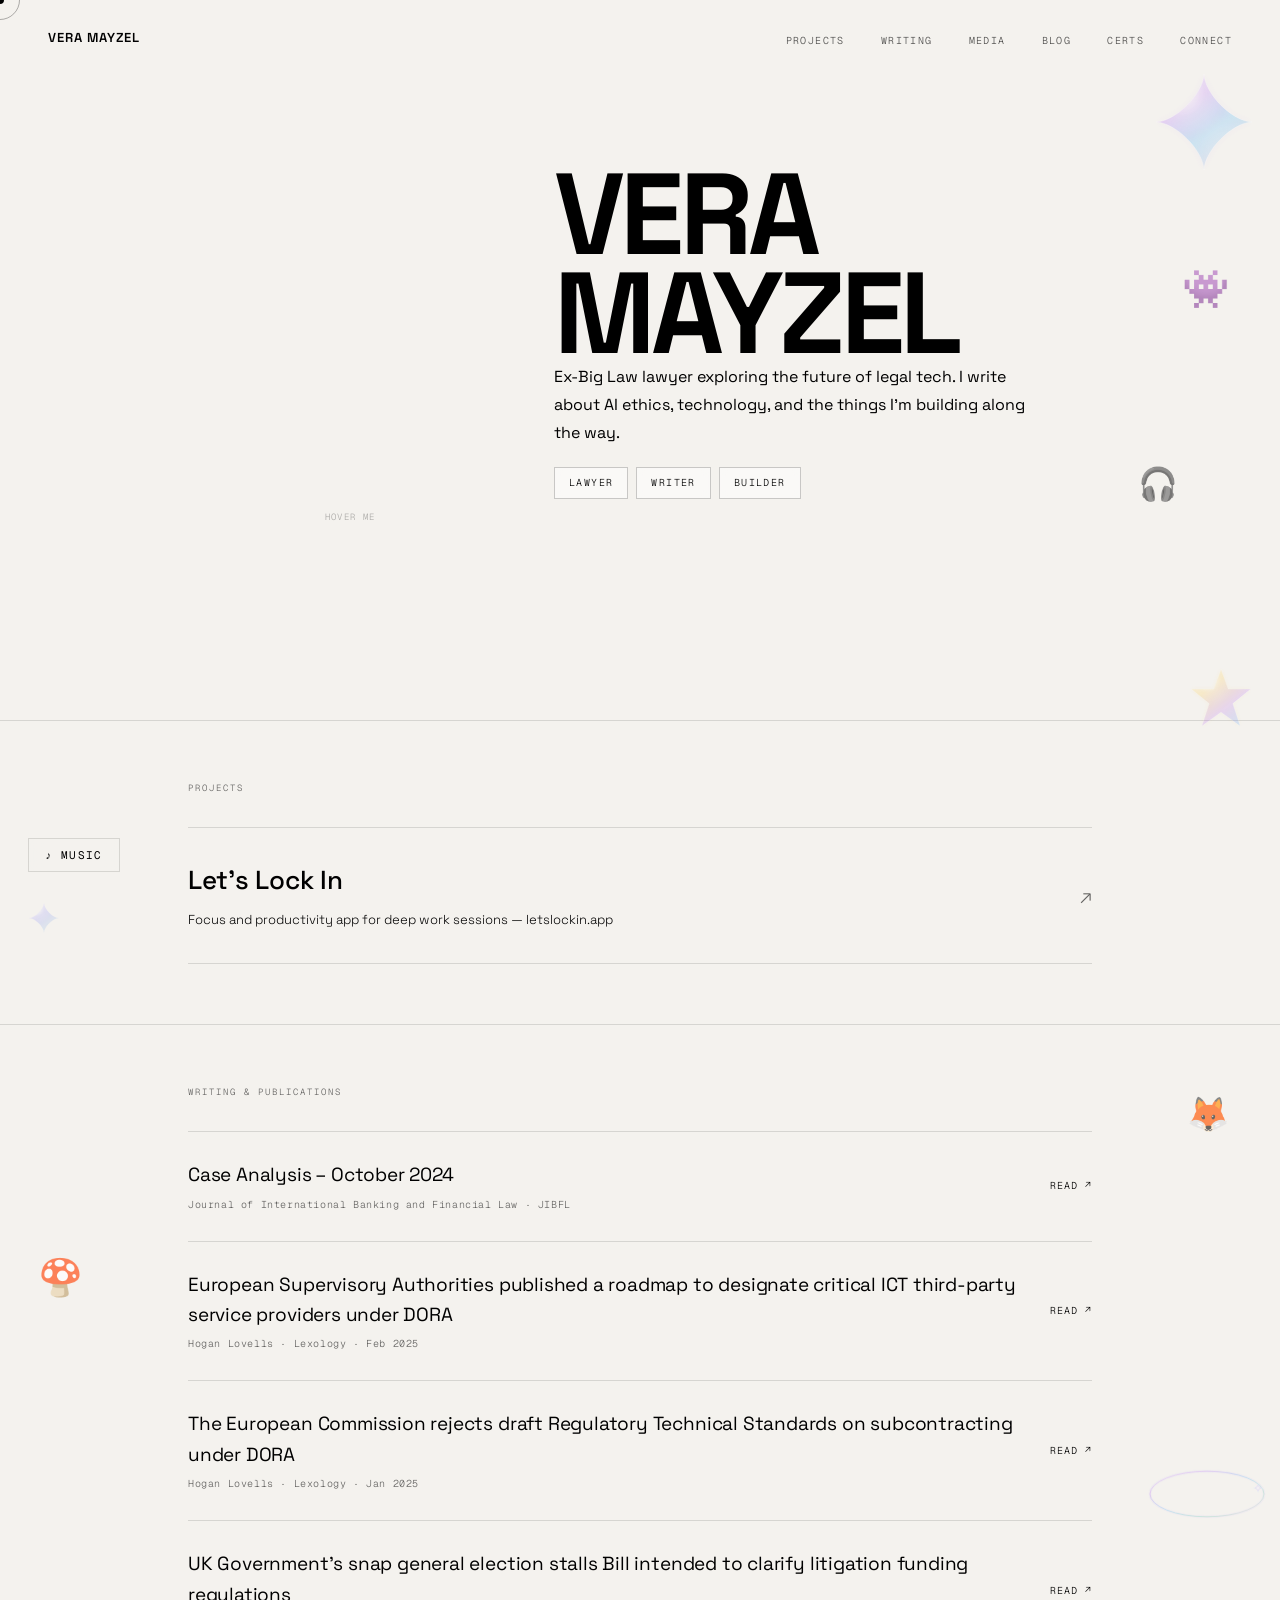
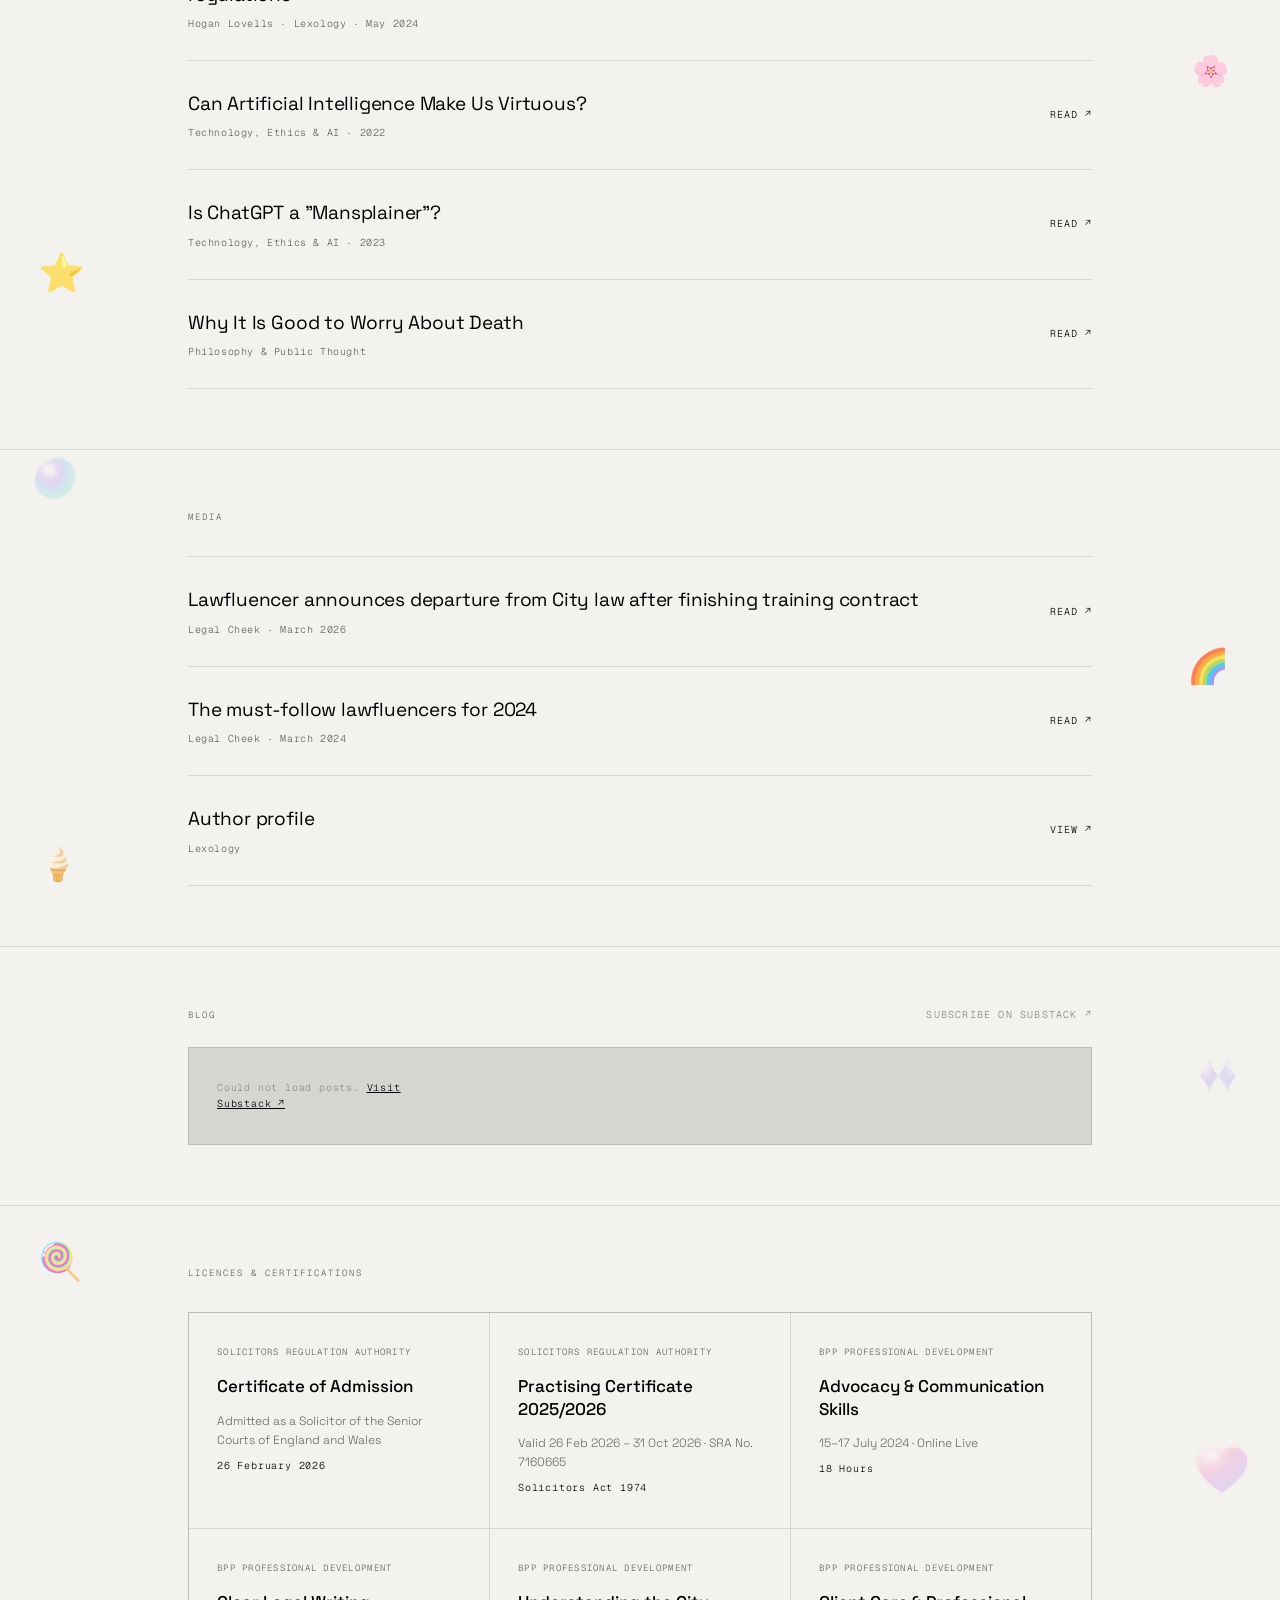
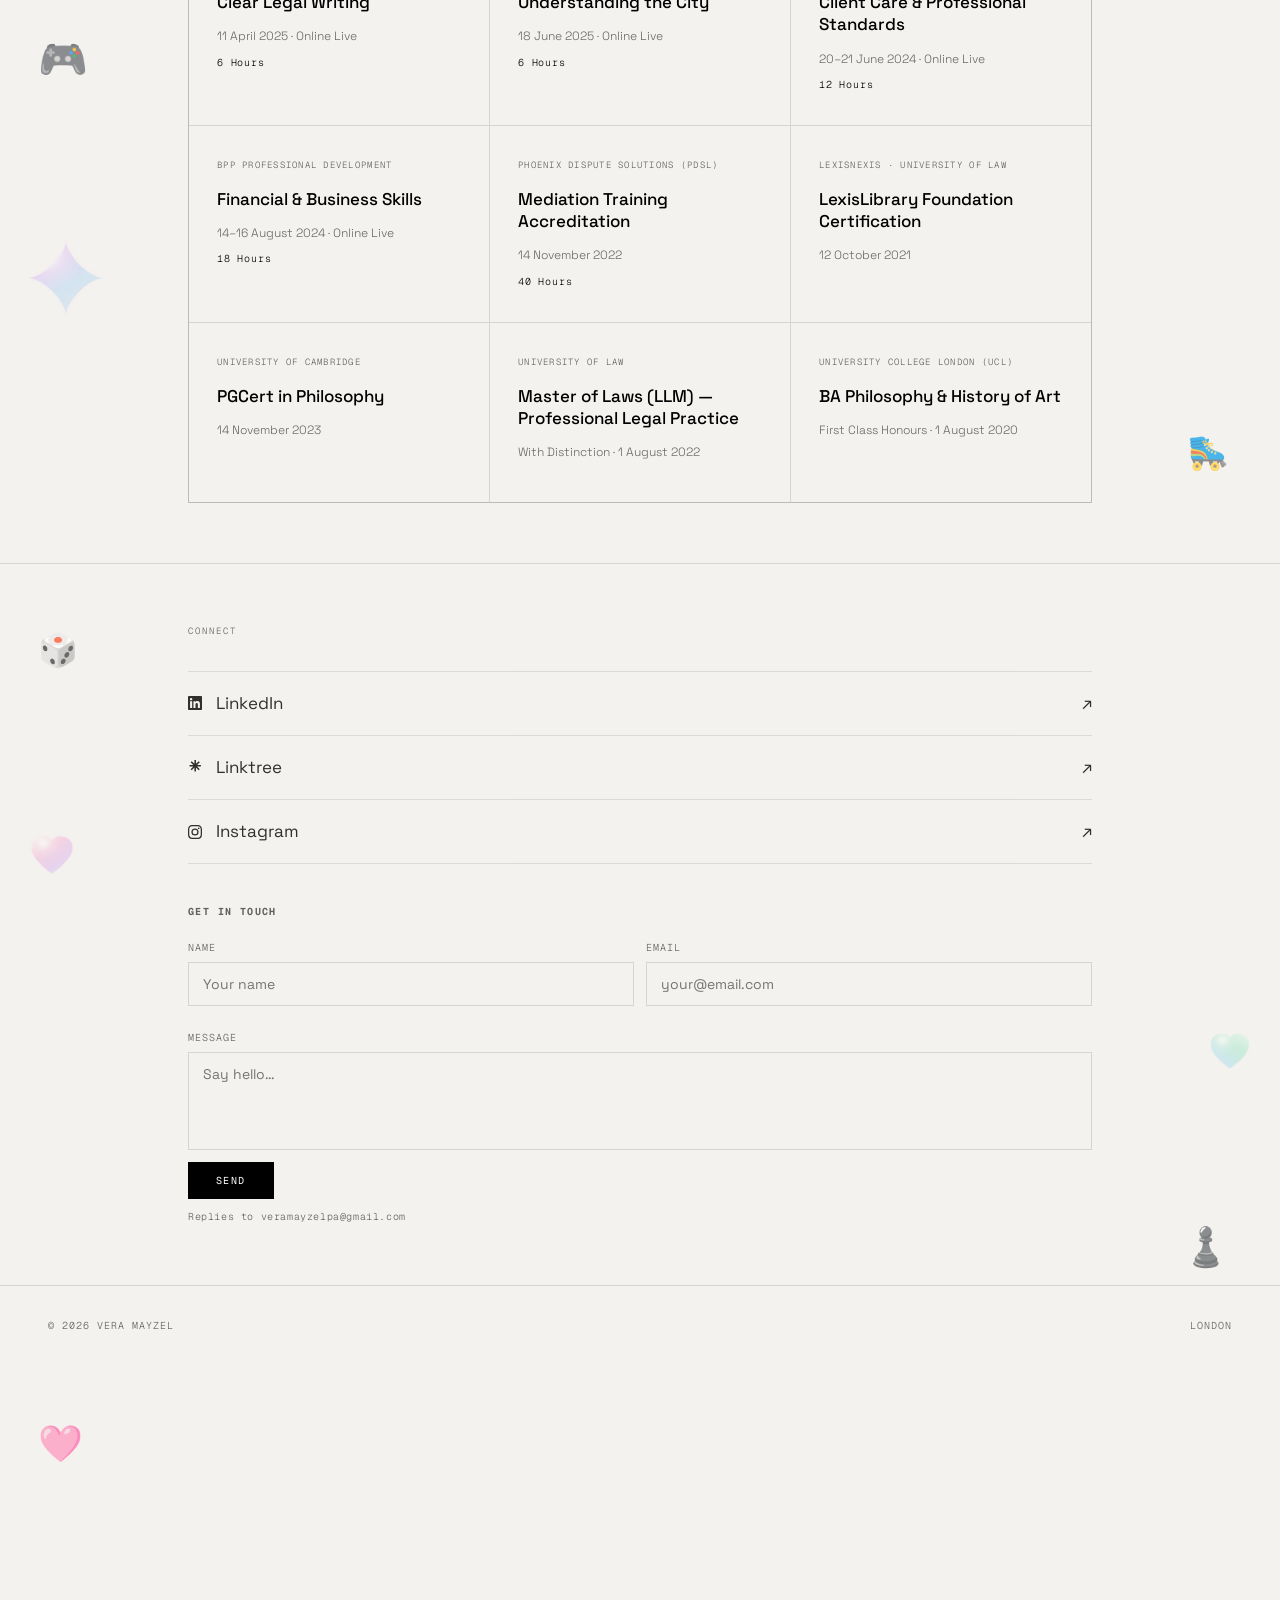
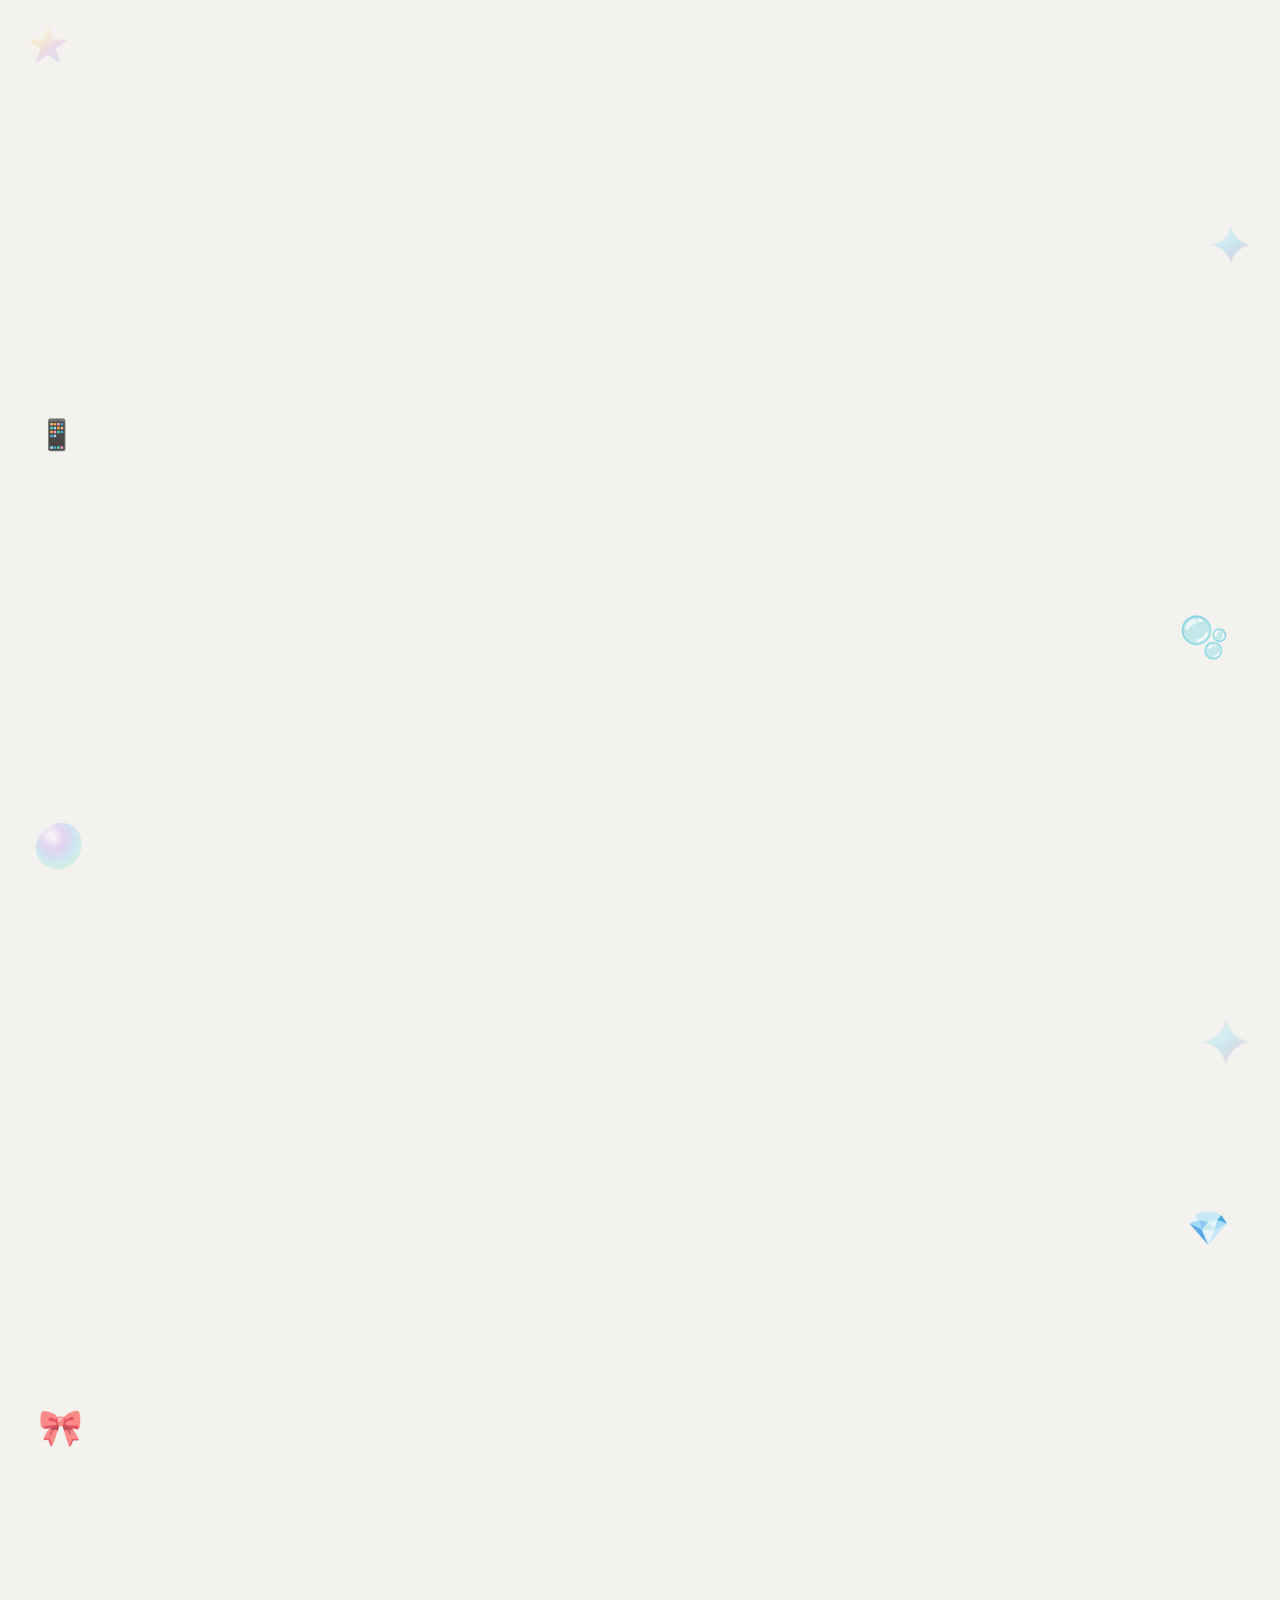
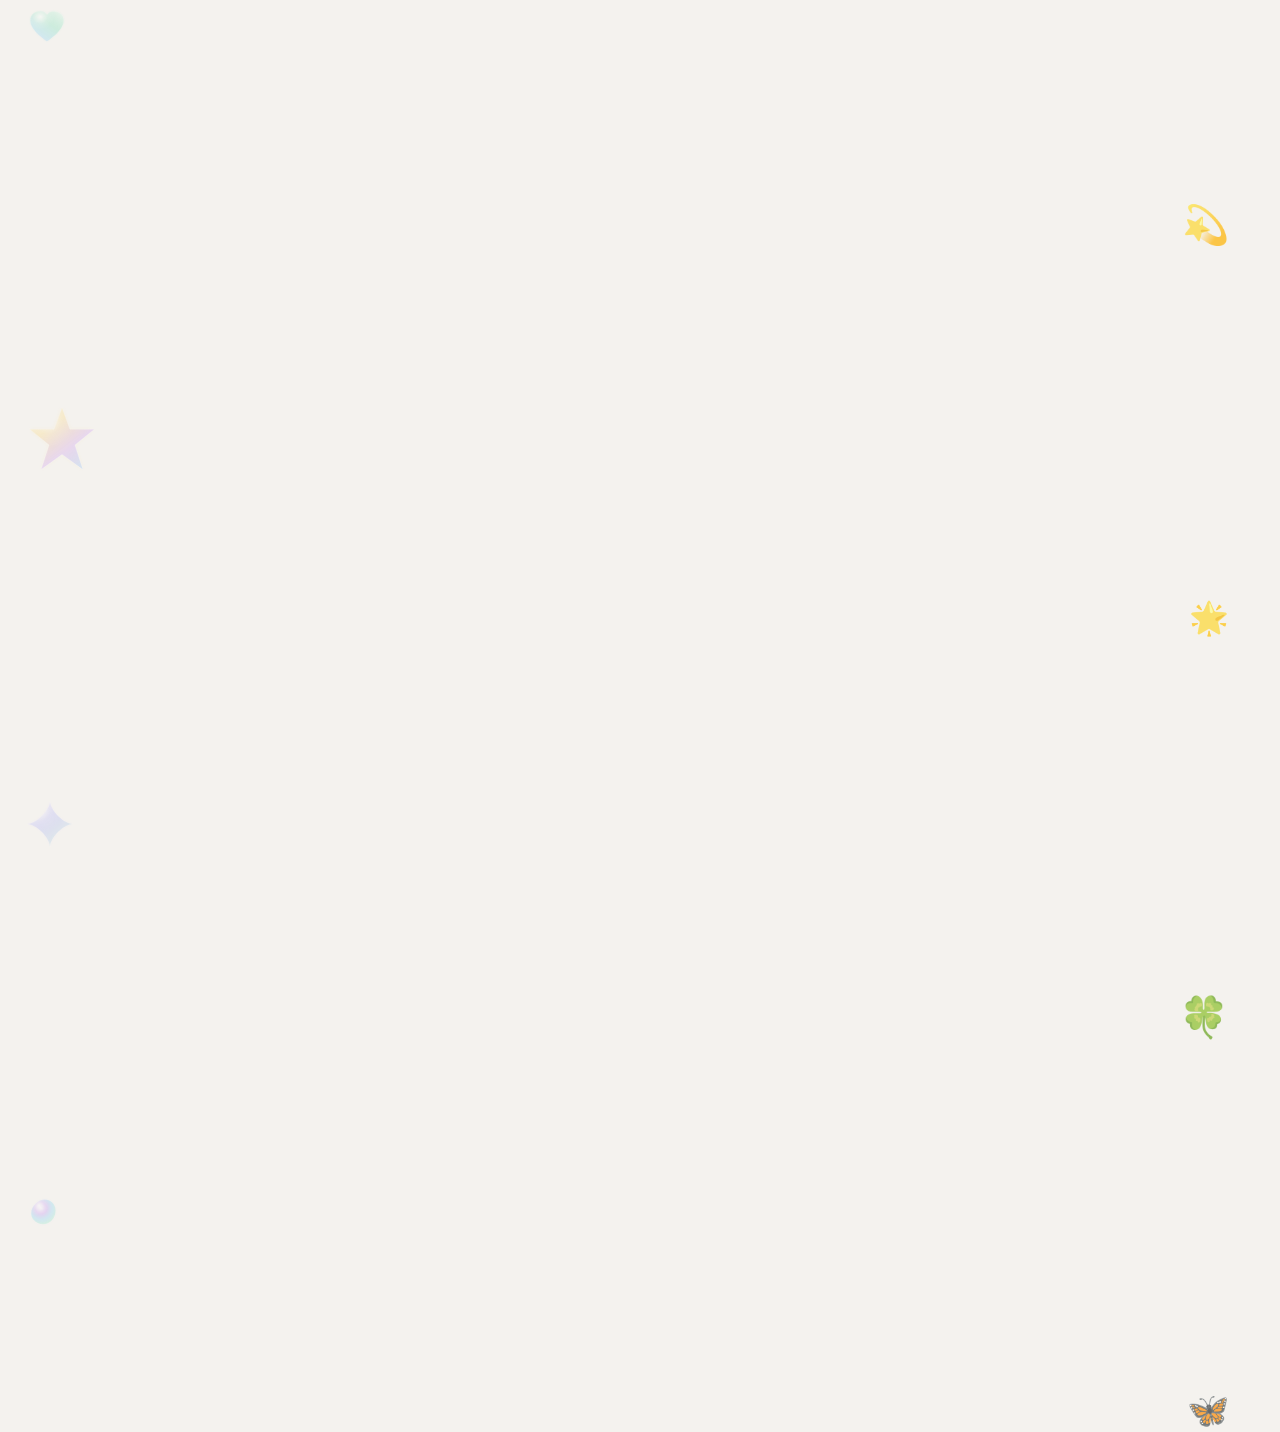
==== index.html @ 9324af33 "Reduce section spacing for tighter layout Co-Authored-By: Claude Sonnet 4.6 <noreply@anthropic.com>" ====
<!DOCTYPE html>
<html lang="en">
<head>
  <meta charset="UTF-8" />
  <meta name="viewport" content="width=device-width, initial-scale=1.0" />
  <title>Vera Mayzel</title>
  <meta name="description" content="Vera Mayzel – Lawyer, writer, builder." />
  <link rel="preconnect" href="https://fonts.googleapis.com" />
  <link rel="preconnect" href="https://fonts.gstatic.com" crossorigin />
  <link href="https://fonts.googleapis.com/css2?family=Instrument+Serif:ital@0;1&family=Space+Grotesk:wght@300;400;500;600;700&family=Geist+Mono:wght@300;400&display=swap" rel="stylesheet" />
  <style>
    *, *::before, *::after { box-sizing: border-box; margin: 0; padding: 0; }

    :root {
      --bg: #f4f2ee;
      --text: #000;
      --dim: #000;
      --dimmer: rgba(0,0,0,0.6);
      --line: rgba(0,0,0,0.12);
      --surface: rgba(0,0,0,0.03);
    }

    html { scroll-behavior: smooth; }

    body {
      background: var(--bg);
      color: var(--text);
      font-family: 'Space Grotesk', sans-serif;
      font-weight: 300;
      line-height: 1.6;
      -webkit-font-smoothing: antialiased;
      scrollbar-width: none;
      cursor: none;
    }
    body::-webkit-scrollbar { display: none; }

    /* ── Custom cursor ── */
    #cursor {
      position: fixed;
      width: 8px; height: 8px;
      background: #000;
      border-radius: 50%;
      pointer-events: none;
      z-index: 9999;
      transform: translate(-50%,-50%);
      mix-blend-mode: multiply;
    }
    #cursor-ring {
      position: fixed;
      width: 40px; height: 40px;
      border: 1px solid rgba(0,0,0,0.3);
      border-radius: 50%;
      pointer-events: none;
      z-index: 9998;
      transform: translate(-50%,-50%);
      transition: width 0.25s, height 0.25s;
    }
    a:hover ~ #cursor-ring, button:hover ~ #cursor-ring { width: 60px; height: 60px; }

    /* ── Loader ── */
    #loader {
      position: fixed; inset: 0; z-index: 999;
      background: var(--bg);
      display: flex; align-items: center; justify-content: center;
      transition: opacity 0.7s ease;
    }
    #loader.out { opacity: 0; pointer-events: none; }
    .loader-ring {
      width: 52px; height: 52px; border-radius: 50%;
      border: 1px solid rgba(0,0,0,0.1);
      border-top-color: #000;
      animation: spin 1.1s linear infinite;
    }
    @keyframes spin { to { transform: rotate(360deg); } }

    #profileImg { display: none; }

    /* ── Content ── */
    #content { position: relative; z-index: 1; }

    /* ── Nav ── */
    nav {
      position: fixed; top: 0; left: 0; right: 0; z-index: 200;
      padding: 26px 48px;
      display: flex; justify-content: space-between; align-items: center;
    }
    .nav-name {
      font-family: 'Space Grotesk', sans-serif;
      font-size: 13px; font-weight: 600;
      color: var(--text); text-decoration: none;
      letter-spacing: 0.08em; text-transform: uppercase;
    }
    .nav-links { display: flex; gap: 36px; list-style: none; }
    .nav-links a {
      font-family: 'Geist Mono', monospace;
      font-size: 10px; color: #000;
      text-decoration: none; letter-spacing: 0.14em; text-transform: uppercase;
      transition: opacity 0.2s, transform 0.2s; opacity: 0.7;
      display: inline-block;
    }
    .nav-links a:hover { opacity: 1; transform: scale(1.2); }

    /* ── Hero ── */
    .hero {
      min-height: 80vh;
      display: flex; flex-direction: column; justify-content: center; align-items: center;
      padding: 80px 0 56px;
      position: relative; overflow: hidden;
    }
    .hero-grid {
      display: grid;
      grid-template-columns: 280px max-content;
      align-items: center;
      gap: 0 64px;
      margin: 0 auto;
      width: fit-content;
    }

    /* ── Glass decorations ── */
    .deco-layer {
      position: absolute; top: 0; left: 0; width: 100%; height: 100%;
      pointer-events: none; user-select: none;
      z-index: 2;
    }
    .deco {
      position: absolute;
      pointer-events: auto;
      user-select: none;
      cursor: pointer;
      transition: transform 0.35s ease, opacity 0.35s ease, filter 0.35s ease;
    }
    .deco:hover {
      transform: scale(1.18);
      opacity: 1 !important;
      filter: saturate(2) brightness(1.2) drop-shadow(0 0 12px rgba(180,130,255,0.5)) !important;
    }
    /* ── Emoji floaters ── */
    @keyframes emojiFloat { 0%,100% { transform: translateY(0); } 50% { transform: translateY(-16px); } }
    .deco-emoji {
      position: absolute;
      pointer-events: auto;
      user-select: none;
      cursor: pointer;
      font-size: 36px;
      line-height: 1;
      opacity: 0.7;
      transition: transform 0.3s ease, opacity 0.3s ease, filter 0.3s ease;
      animation: emojiFloat 5s ease-in-out infinite;
    }
    .deco-emoji:hover {
      opacity: 1 !important;
      filter: drop-shadow(0 0 16px rgba(180,130,255,0.65)) brightness(1.1) !important;
    }
    /* emojis fill gaps between glass shapes, strictly opposite side */
    /* hero — right only (VERA MAYZEL is on left) */
    .e1  { top:  30vh;  right: 4vw;   font-size: 38px; animation-duration:  6s; animation-delay:  0s;  }
    .e2  { top:  52vh;  right: 8vw;   font-size: 32px; animation-duration:  5s; animation-delay: -2s; }
    /* below hero — alternate sides, never same side within 22vh of another element */
    .e3  { top: 122vh;  right: 4vw;   font-size: 34px; animation-duration:  7s; animation-delay: -1s; }
    .e4  { top: 140vh;  left:  3vw;   font-size: 36px; animation-duration:  6s; animation-delay: -4s; }
    .e5  { top: 184vh;  right: 4vw;   font-size: 30px; animation-duration:  5s; animation-delay: -3s; }
    .e6  { top: 206vh;  left:  3vw;   font-size: 38px; animation-duration:  7s; animation-delay: -5s; }
    .e7  { top: 250vh;  right: 4vw;   font-size: 34px; animation-duration:  6s; animation-delay: -2s; }
    .e8  { top: 272vh;  left:  3vw;   font-size: 32px; animation-duration:  5s; animation-delay: -1s; }
    .e9  { top: 316vh;  left:  3vw;   font-size: 36px; animation-duration:  7s; animation-delay: -4s; }
    .e10 { top: 360vh;  left:  3vw;   font-size: 40px; animation-duration:  6s; animation-delay: -3s; }
    .e11 { top: 404vh;  right: 4vw;   font-size: 34px; animation-duration:  5s; animation-delay: -5s; }
    .e12 { top: 426vh;  left:  3vw;   font-size: 32px; animation-duration:  7s; animation-delay: -2s; }
    .e13 { top: 492vh;  right: 4vw;   font-size: 38px; animation-duration:  6s; animation-delay: -1s; }
    .e14 { top: 514vh;  left:  3vw;   font-size: 36px; animation-duration:  5s; animation-delay: -4s; }
    .e15 { top: 580vh;  left:  3vw;   font-size: 30px; animation-duration:  7s; animation-delay: -3s; }
    .e16 { top: 602vh;  right: 4vw;   font-size: 40px; animation-duration:  6s; animation-delay: -5s; }
    .e17 { top: 668vh;  right: 4vw;   font-size: 34px; animation-duration:  5s; animation-delay: -2s; }
    .e18 { top: 690vh;  left:  3vw;   font-size: 36px; animation-duration:  7s; animation-delay: -1s; }
    .e19 { top: 734vh;  right: 4vw;   font-size: 38px; animation-duration:  6s; animation-delay: -4s; }
    .e20 { top: 778vh;  right: 4vw;   font-size: 32px; animation-duration:  5s; animation-delay: -3s; }
    .e21 { top: 822vh;  right: 4vw;   font-size: 40px; animation-duration:  7s; animation-delay: -5s; }
    .e22 { top: 866vh;  right: 4vw;   font-size: 34px; animation-duration:  6s; animation-delay: -2s; }
    @media (max-width: 600px) { .deco-emoji { font-size: 26px; } }
    /* glass shapes — each in its own lane, right/left edges only */
    .deco-star-lg  { top:   8vh;  right: 2vw;  width: 100px; opacity: 0.45; animation: holo1  8s linear infinite; }
    .deco-star5    { top:  74vh;  right: 2vw;  width: 66px;  opacity: 0.40; animation: holo3 10s linear infinite; }
    .deco-star-xs  { top: 100vh;  left: 2vw;   width: 36px;  opacity: 0.38; animation: holo2  7s linear infinite; }
    .deco-ring     { top: 162vh;  right: 1vw;  width: 120px; opacity: 0.36; animation: holo3 12s linear infinite; }
    .deco-blob     { top: 228vh;  left: 2vw;   width: 60px;  opacity: 0.35; animation: holo2 11s linear infinite; }
    .deco-spike    { top: 294vh;  right: 2vw;  width: 72px;  opacity: 0.38; animation: holo1  9s linear infinite; }
    .deco-heart    { top: 338vh;  right: 2vw;  width: 64px;  opacity: 0.40; animation: holo1  9s linear infinite reverse; }
    .deco-x2       { top: 382vh;  left: 2vw;   width: 80px;  opacity: 0.36; animation: holo3 11s linear infinite; }
    .deco-x3       { top: 448vh;  left: 2vw;   width: 52px;  opacity: 0.38; animation: holo1  8s linear infinite reverse; }
    .deco-heart2   { top: 470vh;  right: 2vw;  width: 48px;  opacity: 0.38; animation: holo2  8s linear infinite; }
    .deco-x4       { top: 536vh;  left: 2vw;   width: 44px;  opacity: 0.35; animation: holo2  9s linear infinite; }
    .deco-star-sm  { top: 558vh;  right: 2vw;  width: 46px;  opacity: 0.42; animation: holo2 10s linear infinite; }
    .deco-x5       { top: 624vh;  left: 2vw;   width: 68px;  opacity: 0.38; animation: holo3 10s linear infinite; }
    .deco-x6       { top: 646vh;  right: 2vw;  width: 56px;  opacity: 0.36; animation: holo1 12s linear infinite; }
    .deco-x7       { top: 712vh;  left: 2vw;   width: 42px;  opacity: 0.35; animation: holo2  7s linear infinite reverse; }
    .deco-x8       { top: 756vh;  left: 2vw;   width: 72px;  opacity: 0.38; animation: holo3  9s linear infinite; }
    .deco-x9       { top: 800vh;  left: 2vw;   width: 48px;  opacity: 0.36; animation: holo1  8s linear infinite; }
    .deco-x10      { top: 844vh;  left: 2vw;   width: 36px;  opacity: 0.35; animation: holo2  7s linear infinite reverse; }

    @keyframes holo1 { 0% { filter: hue-rotate(0deg)   saturate(1.2) brightness(1.05); } 100% { filter: hue-rotate(360deg)  saturate(1.2) brightness(1.05); } }
    @keyframes holo2 { 0% { filter: hue-rotate(120deg) saturate(1.3) brightness(1.08); } 100% { filter: hue-rotate(480deg)  saturate(1.3) brightness(1.08); } }
    @keyframes holo3 { 0% { filter: hue-rotate(240deg) saturate(1.1) brightness(1.03); } 100% { filter: hue-rotate(600deg)  saturate(1.1) brightness(1.03); } }

    @media (max-width: 600px) {
      .deco-star-lg { width: 72px;  right: 2vw; }
      .deco-ring    { width: 90px;  left: 1vw;  }
      .deco-star-sm { width: 34px;  right: 12vw; }
      .deco-heart   { width: 50px;  right: 2vw; }
      .deco-blob    { width: 44px;  left: 2vw;  }
      .deco-star5   { width: 50px;  right: 4vw; }
      .deco-spike   { width: 54px;  right: 1vw; }
      .deco-star-xs { width: 26px; }
      .deco-heart2  { width: 36px;  left: 2vw;  }
    }

    .hero-eyebrow {
      font-family: 'Geist Mono', monospace;
      font-size: 10px; letter-spacing: 0.22em; text-transform: uppercase;
      color: #000; margin-bottom: 16px;
    }
    .hero-name {
      font-family: 'Space Grotesk', sans-serif;
      font-size: clamp(72px, 9vw, 148px);
      font-weight: 700; line-height: 0.86;
      letter-spacing: -0.04em; text-transform: uppercase;
      color: #000; margin-bottom: 0;
    }
    .hero-bottom {
      display: flex; flex-direction: column;
      align-items: flex-start; gap: 20px;
    }
    .hero-bio {
      font-size: 16px; font-weight: 400;
      color: #000; line-height: 1.75; max-width: 500px;
    }
    .hero-bio a {
      color: #000; text-decoration: none;
      border-bottom: 1px solid rgba(0,0,0,0.3); transition: border-color 0.2s;
    }
    .hero-bio a:hover { border-color: #000; }
    .hero-role-tags { display: flex; flex-direction: row; gap: 8px; }
    .hero-tags { display: flex; flex-direction: column; align-items: flex-end; gap: 8px; flex-shrink: 0; }
    .hero-tag {
      font-family: 'Geist Mono', monospace;
      font-size: 10px; letter-spacing: 0.14em; text-transform: uppercase;
      color: #000; border: 1px solid rgba(0,0,0,0.2); padding: 7px 14px;
      background: rgba(255,255,255,0.5); backdrop-filter: blur(4px);
    }

    /* Hero left column: name + bio stacked */
    .hero-left {
      display: flex;
      flex-direction: column;
      justify-content: space-between;
      padding-right: 16px;
    }

    /* Image wrap: overflow visible so particles escape the box edge */
    .hero-img-wrap {
      position: relative;
      overflow: visible;
      width: 280px;
      height: 340px;
    }
    #imgCanvas {
      position: absolute;
      left: 50%; top: 50%;
      transform: translate(-50%, -50%);
      cursor: crosshair;
      /* actual size set by JS (3× container) */
    }
    .img-hint {
      position: absolute; bottom: -22px; left: 50%; transform: translateX(-50%);
      white-space: nowrap;
      font-family: 'Geist Mono', monospace;
      font-size: 9px; letter-spacing: 0.14em; text-transform: uppercase;
      color: rgba(0,0,0,0.3);
      pointer-events: none;
    }

    /* Mobile: stack image below name */
    @media (max-width: 768px) {
      .hero-grid {
        grid-template-columns: 1fr;
      }
      .hero-img-wrap {
        width: 100%;
        height: 260px;
      }
    }

    /* ── Sections ── */
    section { padding: 60px 0; border-top: 1px solid var(--line); background: var(--bg); }
    .container { max-width: 1000px; margin: 0 auto; padding: 0 48px; }
    .section-label {
      font-family: 'Geist Mono', monospace;
      font-size: 9px; letter-spacing: 0.22em; text-transform: uppercase;
      color: var(--dimmer); margin-bottom: 32px;
    }

    /* ── Projects ── */
    .project-card {
      display: grid; grid-template-columns: 1fr auto;
      align-items: center; gap: 24px; padding: 32px 0;
      border-bottom: 1px solid var(--line); text-decoration: none; color: inherit;
    }
    .project-card:first-of-type { border-top: 1px solid var(--line); }
    .project-name {
      font-family: 'Space Grotesk', sans-serif;
      font-size: 26px; font-weight: 500; margin-bottom: 8px;
      letter-spacing: -0.01em; transition: color 0.2s;
    }
    .project-card:hover .project-name { color: rgba(0,0,0,0.4); }
    .project-desc { font-size: 13px; color: var(--dim); font-weight: 300; }
    .project-arrow { font-size: 20px; color: var(--dimmer); transition: transform 0.25s, color 0.2s; }
    .project-card:hover .project-arrow { transform: translate(4px,-4px); color: var(--text); }

    /* ── Publications ── */
    .pub-item {
      padding: 28px 0; border-bottom: 1px solid var(--line);
      display: grid; grid-template-columns: 1fr auto; align-items: center; gap: 24px;
    }
    .pub-item:first-of-type { border-top: 1px solid var(--line); }
    .pub-title { font-family: 'Space Grotesk', sans-serif; font-size: 19px; font-weight: 400; margin-bottom: 6px; letter-spacing: -0.01em; }
    .pub-meta { font-family: 'Geist Mono', monospace; font-size: 10px; color: var(--dimmer); letter-spacing: 0.06em; }
    .pub-link {
      font-family: 'Geist Mono', monospace; font-size: 10px; letter-spacing: 0.1em;
      text-transform: uppercase; color: var(--dim); text-decoration: none; white-space: nowrap; transition: color 0.2s;
    }
    .pub-link:hover { color: var(--text); }

    /* ── Certs ── */
    .cert-grid {
      display: grid; grid-template-columns: repeat(3,1fr);
      gap: 1px; background: var(--line); border: 1px solid var(--line);
    }
    .cert-card { background: var(--bg); padding: 32px 28px; transition: background 0.2s; }
    .cert-card:hover { background: rgba(0,0,0,0.03); }
    .cert-provider { font-family: 'Geist Mono', monospace; font-size: 9px; letter-spacing: 0.14em; text-transform: uppercase; color: var(--dimmer); margin-bottom: 16px; }
    .cert-name { font-family: 'Space Grotesk', sans-serif; font-size: 17px; font-weight: 500; line-height: 1.3; margin-bottom: 14px; }
    .cert-detail { font-size: 12px; color: var(--dimmer); margin-bottom: 8px; }
    .cert-hours { font-family: 'Geist Mono', monospace; font-size: 10px; color: var(--dim); letter-spacing: 0.08em; }

    /* ── Connect ── */
    .social-row {
      display: flex; align-items: center; justify-content: space-between;
      padding: 18px 0; border-bottom: 1px solid var(--line);
      text-decoration: none; color: #000;
      font-family: 'Space Grotesk', sans-serif; font-size: 17px; font-weight: 400;
      transition: opacity 0.2s; opacity: 0.8;
    }
    .social-row:first-child { border-top: 1px solid var(--line); }
    .social-row:hover { opacity: 1; }
    .social-row-left { display: flex; align-items: center; gap: 14px; }

    /* ── CV ── */
    .cv-row {
      display: flex; align-items: center; justify-content: space-between; padding: 36px 0;
      border-top: 1px solid var(--line); border-bottom: 1px solid var(--line);
    }
    .cv-title { font-family: 'Space Grotesk', sans-serif; font-size: 26px; font-weight: 500; margin-bottom: 5px; letter-spacing: -0.01em; }
    .cv-sub { font-family: 'Geist Mono', monospace; font-size: 10px; color: var(--dimmer); letter-spacing: 0.06em; }
    .cv-btn {
      display: inline-flex; align-items: center; gap: 8px; padding: 14px 28px;
      border: 1px solid var(--line); color: var(--dim); text-decoration: none;
      font-family: 'Geist Mono', monospace; font-size: 10px; letter-spacing: 0.12em; text-transform: uppercase;
      transition: border-color 0.2s, color 0.2s, background 0.2s;
    }
    .cv-btn:hover { border-color: rgba(0,0,0,0.3); color: var(--text); background: rgba(0,0,0,0.03); }

    /* ── Blog ── */
    .blog-grid { display: grid; grid-template-columns: repeat(auto-fill, minmax(280px, 1fr)); gap: 1px; background: var(--line); border: 1px solid var(--line); }
    .blog-card { background: var(--bg); padding: 32px 28px; text-decoration: none; color: inherit; display: block; transition: background 0.2s; }
    .blog-card:hover { background: rgba(0,0,0,0.025); }
    .blog-card-date { font-family: 'Geist Mono', monospace; font-size: 10px; letter-spacing: 0.1em; color: var(--dimmer); margin-bottom: 10px; text-transform: uppercase; }
    .blog-card-title { font-family: 'Space Grotesk', sans-serif; font-size: 18px; font-weight: 600; line-height: 1.3; margin-bottom: 8px; letter-spacing: -0.01em; }
    .blog-card-excerpt { font-size: 13px; color: rgba(0,0,0,0.55); line-height: 1.6; }
    .blog-card-arrow { margin-top: 20px; font-size: 13px; color: rgba(0,0,0,0.35); }

    /* ── Forms ── */
    .form-wrap { margin-top: 40px; }
    .form-wrap h3 { font-family: 'Geist Mono', monospace; font-size: 10px; letter-spacing: 0.14em; text-transform: uppercase; color: var(--dimmer); margin-bottom: 20px; }
    .form-row { display: grid; grid-template-columns: 1fr 1fr; gap: 12px; margin-bottom: 12px; }
    .form-field { display: flex; flex-direction: column; gap: 6px; margin-bottom: 12px; }
    .form-field label { font-family: 'Geist Mono', monospace; font-size: 10px; letter-spacing: 0.1em; text-transform: uppercase; color: var(--dimmer); }
    .form-field input, .form-field textarea {
      background: transparent; border: 1px solid var(--line); padding: 12px 14px;
      font-family: 'Space Grotesk', sans-serif; font-size: 14px; color: var(--text);
      outline: none; transition: border-color 0.2s; resize: none; width: 100%;
    }
    .form-field input:focus, .form-field textarea:focus { border-color: rgba(0,0,0,0.4); }
    .form-submit {
      display: inline-block; padding: 12px 28px; background: #000; color: #fff;
      font-family: 'Geist Mono', monospace; font-size: 10px; letter-spacing: 0.14em; text-transform: uppercase;
      border: none; cursor: pointer; transition: opacity 0.2s;
    }
    .form-submit:hover { opacity: 0.75; }
    .form-note { font-family: 'Geist Mono', monospace; font-size: 10px; color: var(--dimmer); margin-top: 10px; letter-spacing: 0.06em; }
    @media (max-width: 600px) { .form-row { grid-template-columns: 1fr; } }

    /* ── Footer ── */
    footer {
      padding: 32px 48px; display: flex; justify-content: space-between; align-items: center;
      border-top: 1px solid var(--line); background: var(--bg);
      font-family: 'Geist Mono', monospace; font-size: 10px; color: var(--dimmer);
      letter-spacing: 0.1em; text-transform: uppercase;
    }

    /* ── Reveal ── */
    .reveal { opacity: 0; transform: translateY(16px); transition: opacity 0.65s ease, transform 0.65s ease; }
    .reveal.visible { opacity: 1; transform: none; }

    /* ── Mobile ── */
    @media (max-width: 768px) {
      nav { padding: 20px 24px; }
      .nav-links { display: none; }
      .hero { padding: 0 24px 44px; }
      .hero-name { font-size: clamp(60px, 18vw, 120px); }
      .hero-bottom { flex-direction: column; align-items: flex-start; }
      .hero-tags { align-items: flex-start; }
      .container { padding: 0 24px; }
      .cert-grid { grid-template-columns: 1fr; }
      footer { flex-direction: column; gap: 8px; text-align: center; }
    }
  </style>
</head>
<body>

<div id="cursor"></div>
<div id="cursor-ring"></div>

<div id="loader"><div class="loader-ring"></div></div>

<img id="profileImg" src="photo.jpg" alt="" crossorigin="anonymous" />

<div id="content">

  <nav>
    <a class="nav-name" href="#">Vera Mayzel</a>
    <ul class="nav-links">
      <li><a href="#projects">Projects</a></li>
      <li><a href="#publications">Writing</a></li>
      <li><a href="#media">Media</a></li>
      <li><a href="#blog">Blog</a></li>
      <li><a href="#certifications">Certs</a></li>
      <li><a href="#connect">Connect</a></li>
    </ul>
  </nav>

  <!-- ── Glass floating decorations (fixed, full viewport) ── -->
  <div class="deco-layer">

    <!-- Large 4-pointed star -->
    <svg class="deco deco-star-lg" viewBox="0 0 100 100" fill="none" xmlns="http://www.w3.org/2000/svg">
      <defs>
        <!-- base glass colour: translucent iridescent fill -->
        <linearGradient id="g1" x1="0.15" y1="0" x2="0.85" y2="1">
          <stop offset="0%"   stop-color="#e9d5ff" stop-opacity="0.75"/>
          <stop offset="30%"  stop-color="#a855f7" stop-opacity="0.55"/>
          <stop offset="60%"  stop-color="#38bdf8" stop-opacity="0.5"/>
          <stop offset="100%" stop-color="#f9a8d4" stop-opacity="0.65"/>
        </linearGradient>
        <!-- top-left specular shine -->
        <radialGradient id="g1shine" cx="28%" cy="22%" r="45%">
          <stop offset="0%"   stop-color="#ffffff" stop-opacity="0.92"/>
          <stop offset="50%"  stop-color="#ffffff" stop-opacity="0.3"/>
          <stop offset="100%" stop-color="#ffffff" stop-opacity="0"/>
        </radialGradient>
        <!-- bottom-right reflection -->
        <radialGradient id="g1refl" cx="72%" cy="78%" r="35%">
          <stop offset="0%"   stop-color="#e0f2fe" stop-opacity="0.4"/>
          <stop offset="100%" stop-color="#e0f2fe" stop-opacity="0"/>
        </radialGradient>
        <filter id="s1" x="-20%" y="-20%" width="140%" height="140%">
          <feGaussianBlur in="SourceAlpha" stdDeviation="3" result="blur"/>
          <feFlood flood-color="#c084fc" flood-opacity="0.3" result="colour"/>
          <feComposite in="colour" in2="blur" operator="in" result="shadow"/>
          <feMerge><feMergeNode in="shadow"/><feMergeNode in="SourceGraphic"/></feMerge>
        </filter>
      </defs>
      <path d="M50 2 C51 22 78 49 98 50 C78 51 51 78 50 98 C49 78 22 51 2 50 C22 49 49 22 50 2Z" fill="url(#g1)" filter="url(#s1)"/>
      <path d="M50 2 C51 22 78 49 98 50 C78 51 51 78 50 98 C49 78 22 51 2 50 C22 49 49 22 50 2Z" fill="url(#g1shine)"/>
      <path d="M50 2 C51 22 78 49 98 50 C78 51 51 78 50 98 C49 78 22 51 2 50 C22 49 49 22 50 2Z" fill="url(#g1refl)"/>
      <!-- edge rim light -->
      <path d="M50 2 C51 22 78 49 98 50 C78 51 51 78 50 98 C49 78 22 51 2 50 C22 49 49 22 50 2Z" fill="none" stroke="rgba(255,255,255,0.55)" stroke-width="0.8"/>
    </svg>

    <!-- Small sparkle -->
    <svg class="deco deco-star-sm" viewBox="0 0 100 100" fill="none" xmlns="http://www.w3.org/2000/svg">
      <defs>
        <linearGradient id="g2" x1="0.1" y1="0" x2="0.9" y2="1">
          <stop offset="0%"   stop-color="#c4b5fd" stop-opacity="0.72"/>
          <stop offset="40%"  stop-color="#22d3ee" stop-opacity="0.55"/>
          <stop offset="100%" stop-color="#f472b6" stop-opacity="0.65"/>
        </linearGradient>
        <radialGradient id="g2shine" cx="25%" cy="20%" r="50%">
          <stop offset="0%"   stop-color="#ffffff" stop-opacity="0.95"/>
          <stop offset="45%"  stop-color="#ffffff" stop-opacity="0.25"/>
          <stop offset="100%" stop-color="#ffffff" stop-opacity="0"/>
        </radialGradient>
        <filter id="s2" x="-20%" y="-20%" width="140%" height="140%">
          <feGaussianBlur in="SourceAlpha" stdDeviation="2" result="blur"/>
          <feFlood flood-color="#818cf8" flood-opacity="0.35" result="colour"/>
          <feComposite in="colour" in2="blur" operator="in" result="shadow"/>
          <feMerge><feMergeNode in="shadow"/><feMergeNode in="SourceGraphic"/></feMerge>
        </filter>
      </defs>
      <path d="M50 5 C51 28 72 49 95 50 C72 51 51 72 50 95 C49 72 28 51 5 50 C28 49 49 28 50 5Z" fill="url(#g2)" filter="url(#s2)"/>
      <path d="M50 5 C51 28 72 49 95 50 C72 51 51 72 50 95 C49 72 28 51 5 50 C28 49 49 28 50 5Z" fill="url(#g2shine)"/>
      <path d="M50 5 C51 28 72 49 95 50 C72 51 51 72 50 95 C49 72 28 51 5 50 C28 49 49 28 50 5Z" fill="none" stroke="rgba(255,255,255,0.5)" stroke-width="0.7"/>
    </svg>

    <!-- Orbital ring -->
    <svg class="deco deco-ring" viewBox="0 0 200 120" fill="none" xmlns="http://www.w3.org/2000/svg">
      <defs>
        <linearGradient id="g3" x1="0" y1="0" x2="1" y2="1">
          <stop offset="0%"   stop-color="#ffffff"  stop-opacity="0.95"/>
          <stop offset="25%"  stop-color="#a855f7"  stop-opacity="0.75"/>
          <stop offset="50%"  stop-color="#38bdf8"  stop-opacity="0.65"/>
          <stop offset="75%"  stop-color="#10b981"  stop-opacity="0.55"/>
          <stop offset="100%" stop-color="#f472b6"  stop-opacity="0.35"/>
        </linearGradient>
        <radialGradient id="g3b" cx="50%" cy="50%" r="50%">
          <stop offset="0%"   stop-color="#ffffff"/>
          <stop offset="50%"  stop-color="#c4b5fd"/>
          <stop offset="100%" stop-color="#7dd3fc"/>
        </radialGradient>
        <filter id="s3" x="-10%" y="-10%" width="120%" height="120%">
          <feGaussianBlur in="SourceAlpha" stdDeviation="2" result="blur"/>
          <feFlood flood-color="#a78bfa" flood-opacity="0.3" result="colour"/>
          <feComposite in="colour" in2="blur" operator="in" result="shadow"/>
          <feMerge><feMergeNode in="shadow"/><feMergeNode in="SourceGraphic"/></feMerge>
        </filter>
      </defs>
      <!-- outer glow ring -->
      <ellipse cx="100" cy="60" rx="95" ry="38" stroke="rgba(196,181,253,0.25)" stroke-width="4" fill="none"/>
      <!-- main ring -->
      <ellipse cx="100" cy="60" rx="95" ry="38" stroke="url(#g3)" stroke-width="1.5" fill="none" filter="url(#s3)"/>
      <!-- inner highlight arc -->
      <ellipse cx="100" cy="60" rx="95" ry="38" stroke="rgba(255,255,255,0.45)" stroke-width="0.5" fill="none" stroke-dasharray="60 240"/>
      <!-- small glass star on ring -->
      <path d="M185 42 C185.5 46 189 49.5 193 50 C189 50.5 185.5 54 185 58 C184.5 54 181 50.5 177 50 C181 49.5 184.5 46 185 42Z" fill="url(#g3b)" opacity="0.8"/>
      <path d="M185 42 C185.5 46 189 49.5 193 50 C189 50.5 185.5 54 185 58 C184.5 54 181 50.5 177 50 C181 49.5 184.5 46 185 42Z" fill="none" stroke="rgba(255,255,255,0.6)" stroke-width="0.5"/>
    </svg>

    <!-- Triple spike -->
    <svg class="deco deco-spike" viewBox="0 0 120 100" fill="none" xmlns="http://www.w3.org/2000/svg">
      <defs>
        <linearGradient id="g4a" x1="0.1" y1="0" x2="0.9" y2="1">
          <stop offset="0%"   stop-color="#ddd6fe" stop-opacity="0.75"/>
          <stop offset="40%"  stop-color="#a855f7" stop-opacity="0.55"/>
          <stop offset="100%" stop-color="#6ee7b7" stop-opacity="0.6"/>
        </linearGradient>
        <linearGradient id="g4b" x1="0.9" y1="0" x2="0.1" y2="1">
          <stop offset="0%"   stop-color="#bae6fd" stop-opacity="0.75"/>
          <stop offset="40%"  stop-color="#6366f1" stop-opacity="0.55"/>
          <stop offset="100%" stop-color="#fce7f3" stop-opacity="0.6"/>
        </linearGradient>
        <radialGradient id="g4shineA" cx="30%" cy="20%" r="50%">
          <stop offset="0%"   stop-color="#ffffff" stop-opacity="0.9"/>
          <stop offset="100%" stop-color="#ffffff" stop-opacity="0"/>
        </radialGradient>
        <radialGradient id="g4shineB" cx="70%" cy="20%" r="50%">
          <stop offset="0%"   stop-color="#ffffff" stop-opacity="0.85"/>
          <stop offset="100%" stop-color="#ffffff" stop-opacity="0"/>
        </radialGradient>
        <filter id="s4" x="-20%" y="-20%" width="140%" height="140%">
          <feGaussianBlur in="SourceAlpha" stdDeviation="2.5" result="blur"/>
          <feFlood flood-color="#a78bfa" flood-opacity="0.25" result="colour"/>
          <feComposite in="colour" in2="blur" operator="in" result="shadow"/>
          <feMerge><feMergeNode in="shadow"/><feMergeNode in="SourceGraphic"/></feMerge>
        </filter>
      </defs>
      <path d="M30 50 C32 46 44 36 46 20 C47 36 58 46 60 50 C58 54 47 64 46 80 C44 64 32 54 30 50Z" fill="url(#g4a)" filter="url(#s4)"/>
      <path d="M30 50 C32 46 44 36 46 20 C47 36 58 46 60 50 C58 54 47 64 46 80 C44 64 32 54 30 50Z" fill="url(#g4shineA)"/>
      <path d="M30 50 C32 46 44 36 46 20 C47 36 58 46 60 50 C58 54 47 64 46 80 C44 64 32 54 30 50Z" fill="none" stroke="rgba(255,255,255,0.5)" stroke-width="0.7"/>
      <path d="M60 50 C62 46 74 36 76 20 C77 36 88 46 90 50 C88 54 77 64 76 80 C74 64 62 54 60 50Z" fill="url(#g4b)" filter="url(#s4)"/>
      <path d="M60 50 C62 46 74 36 76 20 C77 36 88 46 90 50 C88 54 77 64 76 80 C74 64 62 54 60 50Z" fill="url(#g4shineB)"/>
      <path d="M60 50 C62 46 74 36 76 20 C77 36 88 46 90 50 C88 54 77 64 76 80 C74 64 62 54 60 50Z" fill="none" stroke="rgba(255,255,255,0.5)" stroke-width="0.7"/>
    </svg>

    <!-- Blob -->
    <svg class="deco deco-blob" viewBox="0 0 100 100" fill="none" xmlns="http://www.w3.org/2000/svg">
      <defs>
        <radialGradient id="g5" cx="40%" cy="35%" r="65%">
          <stop offset="0%"   stop-color="#ede9fe" stop-opacity="0.78"/>
          <stop offset="35%"  stop-color="#a855f7" stop-opacity="0.55"/>
          <stop offset="70%"  stop-color="#38bdf8" stop-opacity="0.5"/>
          <stop offset="100%" stop-color="#6ee7b7" stop-opacity="0.6"/>
        </radialGradient>
        <radialGradient id="g5shine" cx="32%" cy="25%" r="40%">
          <stop offset="0%"   stop-color="#ffffff" stop-opacity="0.9"/>
          <stop offset="55%"  stop-color="#ffffff" stop-opacity="0.2"/>
          <stop offset="100%" stop-color="#ffffff" stop-opacity="0"/>
        </radialGradient>
        <filter id="s5" x="-20%" y="-20%" width="140%" height="140%">
          <feGaussianBlur in="SourceAlpha" stdDeviation="3" result="blur"/>
          <feFlood flood-color="#818cf8" flood-opacity="0.2" result="colour"/>
          <feComposite in="colour" in2="blur" operator="in" result="shadow"/>
          <feMerge><feMergeNode in="shadow"/><feMergeNode in="SourceGraphic"/></feMerge>
        </filter>
      </defs>
      <path d="M50 10 C65 8 80 20 82 36 C84 52 76 68 62 75 C48 82 30 78 20 65 C10 52 14 32 26 22 C34 15 42 11 50 10Z" fill="url(#g5)" filter="url(#s5)"/>
      <path d="M50 10 C65 8 80 20 82 36 C84 52 76 68 62 75 C48 82 30 78 20 65 C10 52 14 32 26 22 C34 15 42 11 50 10Z" fill="url(#g5shine)"/>
      <path d="M50 10 C65 8 80 20 82 36 C84 52 76 68 62 75 C48 82 30 78 20 65 C10 52 14 32 26 22 C34 15 42 11 50 10Z" fill="none" stroke="rgba(255,255,255,0.5)" stroke-width="0.8"/>
    </svg>

    <!-- XS sparkle -->
    <svg class="deco deco-star-xs" viewBox="0 0 100 100" fill="none" xmlns="http://www.w3.org/2000/svg">
      <defs>
        <linearGradient id="g6" x1="0.1" y1="0" x2="0.9" y2="1">
          <stop offset="0%"   stop-color="#fae8ff" stop-opacity="0.75"/>
          <stop offset="40%"  stop-color="#818cf8" stop-opacity="0.55"/>
          <stop offset="100%" stop-color="#a7f3d0" stop-opacity="0.65"/>
        </linearGradient>
        <radialGradient id="g6shine" cx="26%" cy="20%" r="48%">
          <stop offset="0%"   stop-color="#ffffff" stop-opacity="0.95"/>
          <stop offset="50%"  stop-color="#ffffff" stop-opacity="0.2"/>
          <stop offset="100%" stop-color="#ffffff" stop-opacity="0"/>
        </radialGradient>
        <filter id="s6" x="-20%" y="-20%" width="140%" height="140%">
          <feGaussianBlur in="SourceAlpha" stdDeviation="2" result="blur"/>
          <feFlood flood-color="#c084fc" flood-opacity="0.3" result="colour"/>
          <feComposite in="colour" in2="blur" operator="in" result="shadow"/>
          <feMerge><feMergeNode in="shadow"/><feMergeNode in="SourceGraphic"/></feMerge>
        </filter>
      </defs>
      <path d="M50 8 C51 26 74 49 92 50 C74 51 51 74 50 92 C49 74 26 51 8 50 C26 49 49 26 50 8Z" fill="url(#g6)" filter="url(#s6)"/>
      <path d="M50 8 C51 26 74 49 92 50 C74 51 51 74 50 92 C49 74 26 51 8 50 C26 49 49 26 50 8Z" fill="url(#g6shine)"/>
      <path d="M50 8 C51 26 74 49 92 50 C74 51 51 74 50 92 C49 74 26 51 8 50 C26 49 49 26 50 8Z" fill="none" stroke="rgba(255,255,255,0.5)" stroke-width="0.7"/>
    </svg>

    <!-- Heart -->
    <svg class="deco deco-heart" viewBox="0 0 100 90" fill="none" xmlns="http://www.w3.org/2000/svg">
      <defs>
        <linearGradient id="g7" x1="0.1" y1="0" x2="0.9" y2="1">
          <stop offset="0%"   stop-color="#fce7f3" stop-opacity="0.7"/>
          <stop offset="35%"  stop-color="#f472b6" stop-opacity="0.55"/>
          <stop offset="70%"  stop-color="#a855f7" stop-opacity="0.45"/>
          <stop offset="100%" stop-color="#7dd3fc" stop-opacity="0.55"/>
        </linearGradient>
        <radialGradient id="g7shine" cx="30%" cy="18%" r="42%">
          <stop offset="0%"   stop-color="#ffffff" stop-opacity="0.95"/>
          <stop offset="50%"  stop-color="#ffffff" stop-opacity="0.25"/>
          <stop offset="100%" stop-color="#ffffff" stop-opacity="0"/>
        </radialGradient>
        <filter id="s7" x="-20%" y="-20%" width="140%" height="140%">
          <feGaussianBlur in="SourceAlpha" stdDeviation="3" result="blur"/>
          <feFlood flood-color="#f472b6" flood-opacity="0.35" result="colour"/>
          <feComposite in="colour" in2="blur" operator="in" result="shadow"/>
          <feMerge><feMergeNode in="shadow"/><feMergeNode in="SourceGraphic"/></feMerge>
        </filter>
      </defs>
      <path d="M50 80 C50 80 10 55 10 30 C10 15 22 8 35 8 C42 8 48 12 50 16 C52 12 58 8 65 8 C78 8 90 15 90 30 C90 55 50 80 50 80Z" fill="url(#g7)" filter="url(#s7)"/>
      <path d="M50 80 C50 80 10 55 10 30 C10 15 22 8 35 8 C42 8 48 12 50 16 C52 12 58 8 65 8 C78 8 90 15 90 30 C90 55 50 80 50 80Z" fill="url(#g7shine)"/>
      <path d="M50 80 C50 80 10 55 10 30 C10 15 22 8 35 8 C42 8 48 12 50 16 C52 12 58 8 65 8 C78 8 90 15 90 30 C90 55 50 80 50 80Z" fill="none" stroke="rgba(255,255,255,0.55)" stroke-width="0.9"/>
    </svg>

    <!-- 5-pointed star -->
    <svg class="deco deco-star5" viewBox="0 0 100 100" fill="none" xmlns="http://www.w3.org/2000/svg">
      <defs>
        <linearGradient id="g8" x1="0.1" y1="0" x2="0.9" y2="1">
          <stop offset="0%"   stop-color="#fef9c3" stop-opacity="0.7"/>
          <stop offset="30%"  stop-color="#fbbf24" stop-opacity="0.5"/>
          <stop offset="65%"  stop-color="#a855f7" stop-opacity="0.45"/>
          <stop offset="100%" stop-color="#38bdf8" stop-opacity="0.55"/>
        </linearGradient>
        <radialGradient id="g8shine" cx="28%" cy="20%" r="44%">
          <stop offset="0%"   stop-color="#ffffff" stop-opacity="0.95"/>
          <stop offset="50%"  stop-color="#ffffff" stop-opacity="0.2"/>
          <stop offset="100%" stop-color="#ffffff" stop-opacity="0"/>
        </radialGradient>
        <filter id="s8" x="-20%" y="-20%" width="140%" height="140%">
          <feGaussianBlur in="SourceAlpha" stdDeviation="3" result="blur"/>
          <feFlood flood-color="#fbbf24" flood-opacity="0.3" result="colour"/>
          <feComposite in="colour" in2="blur" operator="in" result="shadow"/>
          <feMerge><feMergeNode in="shadow"/><feMergeNode in="SourceGraphic"/></feMerge>
        </filter>
      </defs>
      <path d="M50 5 L61 35 L95 35 L68 57 L79 91 L50 70 L21 91 L32 57 L5 35 L39 35 Z" fill="url(#g8)" filter="url(#s8)"/>
      <path d="M50 5 L61 35 L95 35 L68 57 L79 91 L50 70 L21 91 L32 57 L5 35 L39 35 Z" fill="url(#g8shine)"/>
      <path d="M50 5 L61 35 L95 35 L68 57 L79 91 L50 70 L21 91 L32 57 L5 35 L39 35 Z" fill="none" stroke="rgba(255,255,255,0.5)" stroke-width="0.8"/>
    </svg>

    <!-- Small heart (bottom left) -->
    <svg class="deco deco-heart2" viewBox="0 0 100 90" fill="none" xmlns="http://www.w3.org/2000/svg">
      <defs>
        <linearGradient id="g9" x1="0.9" y1="0" x2="0.1" y2="1">
          <stop offset="0%"   stop-color="#d1fae5" stop-opacity="0.7"/>
          <stop offset="40%"  stop-color="#34d399" stop-opacity="0.5"/>
          <stop offset="75%"  stop-color="#38bdf8" stop-opacity="0.45"/>
          <stop offset="100%" stop-color="#c084fc" stop-opacity="0.55"/>
        </linearGradient>
        <radialGradient id="g9shine" cx="30%" cy="18%" r="42%">
          <stop offset="0%"   stop-color="#ffffff" stop-opacity="0.95"/>
          <stop offset="55%"  stop-color="#ffffff" stop-opacity="0.2"/>
          <stop offset="100%" stop-color="#ffffff" stop-opacity="0"/>
        </radialGradient>
        <filter id="s9" x="-20%" y="-20%" width="140%" height="140%">
          <feGaussianBlur in="SourceAlpha" stdDeviation="2.5" result="blur"/>
          <feFlood flood-color="#34d399" flood-opacity="0.3" result="colour"/>
          <feComposite in="colour" in2="blur" operator="in" result="shadow"/>
          <feMerge><feMergeNode in="shadow"/><feMergeNode in="SourceGraphic"/></feMerge>
        </filter>
      </defs>
      <path d="M50 80 C50 80 10 55 10 30 C10 15 22 8 35 8 C42 8 48 12 50 16 C52 12 58 8 65 8 C78 8 90 15 90 30 C90 55 50 80 50 80Z" fill="url(#g9)" filter="url(#s9)"/>
      <path d="M50 80 C50 80 10 55 10 30 C10 15 22 8 35 8 C42 8 48 12 50 16 C52 12 58 8 65 8 C78 8 90 15 90 30 C90 55 50 80 50 80Z" fill="url(#g9shine)"/>
      <path d="M50 80 C50 80 10 55 10 30 C10 15 22 8 35 8 C42 8 48 12 50 16 C52 12 58 8 65 8 C78 8 90 15 90 30 C90 55 50 80 50 80Z" fill="none" stroke="rgba(255,255,255,0.5)" stroke-width="0.8"/>
    </svg>

    <!-- Extra shapes reusing existing gradients/filters -->
    <svg class="deco deco-x2" viewBox="0 0 100 100" fill="none" xmlns="http://www.w3.org/2000/svg">
      <path d="M50 2 C51 22 78 49 98 50 C78 51 51 78 50 98 C49 78 22 51 2 50 C22 49 49 22 50 2Z" fill="url(#g1)" filter="url(#s1)"/>
      <path d="M50 2 C51 22 78 49 98 50 C78 51 51 78 50 98 C49 78 22 51 2 50 C22 49 49 22 50 2Z" fill="url(#g1shine)"/>
      <path d="M50 2 C51 22 78 49 98 50 C78 51 51 78 50 98 C49 78 22 51 2 50 C22 49 49 22 50 2Z" fill="none" stroke="rgba(255,255,255,0.5)" stroke-width="0.8"/>
    </svg>
    <svg class="deco deco-x3" viewBox="0 0 100 90" fill="none" xmlns="http://www.w3.org/2000/svg">
      <path d="M50 80 C50 80 10 55 10 30 C10 15 22 8 35 8 C42 8 48 12 50 16 C52 12 58 8 65 8 C78 8 90 15 90 30 C90 55 50 80 50 80Z" fill="url(#g7)" filter="url(#s7)"/>
      <path d="M50 80 C50 80 10 55 10 30 C10 15 22 8 35 8 C42 8 48 12 50 16 C52 12 58 8 65 8 C78 8 90 15 90 30 C90 55 50 80 50 80Z" fill="url(#g7shine)"/>
      <path d="M50 80 C50 80 10 55 10 30 C10 15 22 8 35 8 C42 8 48 12 50 16 C52 12 58 8 65 8 C78 8 90 15 90 30 C90 55 50 80 50 80Z" fill="none" stroke="rgba(255,255,255,0.5)" stroke-width="0.8"/>
    </svg>
    <svg class="deco deco-x4" viewBox="0 0 100 100" fill="none" xmlns="http://www.w3.org/2000/svg">
      <path d="M50 5 L61 35 L95 35 L68 57 L79 91 L50 70 L21 91 L32 57 L5 35 L39 35 Z" fill="url(#g8)" filter="url(#s8)"/>
      <path d="M50 5 L61 35 L95 35 L68 57 L79 91 L50 70 L21 91 L32 57 L5 35 L39 35 Z" fill="url(#g8shine)"/>
      <path d="M50 5 L61 35 L95 35 L68 57 L79 91 L50 70 L21 91 L32 57 L5 35 L39 35 Z" fill="none" stroke="rgba(255,255,255,0.5)" stroke-width="0.8"/>
    </svg>
    <svg class="deco deco-x5" viewBox="0 0 100 100" fill="none" xmlns="http://www.w3.org/2000/svg">
      <path d="M50 10 C65 8 80 20 82 36 C84 52 76 68 62 75 C48 82 30 78 20 65 C10 52 14 32 26 22 C34 15 42 11 50 10Z" fill="url(#g5)" filter="url(#s5)"/>
      <path d="M50 10 C65 8 80 20 82 36 C84 52 76 68 62 75 C48 82 30 78 20 65 C10 52 14 32 26 22 C34 15 42 11 50 10Z" fill="url(#g5shine)"/>
      <path d="M50 10 C65 8 80 20 82 36 C84 52 76 68 62 75 C48 82 30 78 20 65 C10 52 14 32 26 22 C34 15 42 11 50 10Z" fill="none" stroke="rgba(255,255,255,0.5)" stroke-width="0.8"/>
    </svg>
    <svg class="deco deco-x6" viewBox="0 0 100 100" fill="none" xmlns="http://www.w3.org/2000/svg">
      <path d="M50 5 C51 28 72 49 95 50 C72 51 51 72 50 95 C49 72 28 51 5 50 C28 49 49 28 50 5Z" fill="url(#g2)" filter="url(#s2)"/>
      <path d="M50 5 C51 28 72 49 95 50 C72 51 51 72 50 95 C49 72 28 51 5 50 C28 49 49 28 50 5Z" fill="url(#g2shine)"/>
      <path d="M50 5 C51 28 72 49 95 50 C72 51 51 72 50 95 C49 72 28 51 5 50 C28 49 49 28 50 5Z" fill="none" stroke="rgba(255,255,255,0.5)" stroke-width="0.7"/>
    </svg>
    <svg class="deco deco-x7" viewBox="0 0 100 90" fill="none" xmlns="http://www.w3.org/2000/svg">
      <path d="M50 80 C50 80 10 55 10 30 C10 15 22 8 35 8 C42 8 48 12 50 16 C52 12 58 8 65 8 C78 8 90 15 90 30 C90 55 50 80 50 80Z" fill="url(#g9)" filter="url(#s9)"/>
      <path d="M50 80 C50 80 10 55 10 30 C10 15 22 8 35 8 C42 8 48 12 50 16 C52 12 58 8 65 8 C78 8 90 15 90 30 C90 55 50 80 50 80Z" fill="url(#g9shine)"/>
      <path d="M50 80 C50 80 10 55 10 30 C10 15 22 8 35 8 C42 8 48 12 50 16 C52 12 58 8 65 8 C78 8 90 15 90 30 C90 55 50 80 50 80Z" fill="none" stroke="rgba(255,255,255,0.5)" stroke-width="0.8"/>
    </svg>
    <svg class="deco deco-x8" viewBox="0 0 100 100" fill="none" xmlns="http://www.w3.org/2000/svg">
      <path d="M50 5 L61 35 L95 35 L68 57 L79 91 L50 70 L21 91 L32 57 L5 35 L39 35 Z" fill="url(#g8)" filter="url(#s8)"/>
      <path d="M50 5 L61 35 L95 35 L68 57 L79 91 L50 70 L21 91 L32 57 L5 35 L39 35 Z" fill="url(#g8shine)"/>
      <path d="M50 5 L61 35 L95 35 L68 57 L79 91 L50 70 L21 91 L32 57 L5 35 L39 35 Z" fill="none" stroke="rgba(255,255,255,0.5)" stroke-width="0.8"/>
    </svg>
    <svg class="deco deco-x9" viewBox="0 0 100 100" fill="none" xmlns="http://www.w3.org/2000/svg">
      <path d="M50 2 C51 22 78 49 98 50 C78 51 51 78 50 98 C49 78 22 51 2 50 C22 49 49 22 50 2Z" fill="url(#g6)" filter="url(#s6)"/>
      <path d="M50 2 C51 22 78 49 98 50 C78 51 51 78 50 98 C49 78 22 51 2 50 C22 49 49 22 50 2Z" fill="url(#g6shine)"/>
      <path d="M50 2 C51 22 78 49 98 50 C78 51 51 78 50 98 C49 78 22 51 2 50 C22 49 49 22 50 2Z" fill="none" stroke="rgba(255,255,255,0.5)" stroke-width="0.8"/>
    </svg>
    <svg class="deco deco-x10" viewBox="0 0 100 100" fill="none" xmlns="http://www.w3.org/2000/svg">
      <path d="M50 10 C65 8 80 20 82 36 C84 52 76 68 62 75 C48 82 30 78 20 65 C10 52 14 32 26 22 C34 15 42 11 50 10Z" fill="url(#g5)" filter="url(#s5)"/>
      <path d="M50 10 C65 8 80 20 82 36 C84 52 76 68 62 75 C48 82 30 78 20 65 C10 52 14 32 26 22 C34 15 42 11 50 10Z" fill="url(#g5shine)"/>
      <path d="M50 10 C65 8 80 20 82 36 C84 52 76 68 62 75 C48 82 30 78 20 65 C10 52 14 32 26 22 C34 15 42 11 50 10Z" fill="none" stroke="rgba(255,255,255,0.5)" stroke-width="0.8"/>
    </svg>

    <!-- Apple emoji floaters -->
    <span class="deco-emoji e1">👾</span>
    <span class="deco-emoji e2">🎧</span>
    <span class="deco-emoji e3">🦊</span>
    <span class="deco-emoji e4">🍄</span>
    <span class="deco-emoji e5">🌸</span>
    <span class="deco-emoji e6">⭐</span>
    <span class="deco-emoji e7">🌈</span>
    <span class="deco-emoji e8">🍦</span>
    <span class="deco-emoji e9">🍭</span>
    <span class="deco-emoji e10">🎮</span>
    <span class="deco-emoji e11">🛼</span>
    <span class="deco-emoji e12">🎲</span>
    <span class="deco-emoji e13">♟️</span>
    <span class="deco-emoji e14">🩷</span>
    <span class="deco-emoji e15">📱</span>
    <span class="deco-emoji e16">🫧</span>
    <span class="deco-emoji e17">💎</span>
    <span class="deco-emoji e18">🎀</span>
    <span class="deco-emoji e19">💫</span>
    <span class="deco-emoji e20">🌟</span>
    <span class="deco-emoji e21">🍀</span>
    <span class="deco-emoji e22">🦋</span>

  </div><!-- /deco-layer -->

  <section class="hero" style="border-top:none; padding-top:0; background:transparent;">


    <div class="hero-grid">
      <div class="hero-img-wrap">
        <canvas id="imgCanvas"></canvas>
        <div class="img-hint" id="imgHint">hover me</div>
      </div>
      <div class="hero-left">
        <div class="hero-name">Vera<br/>Mayzel</div>
        <div class="hero-bottom">
          <p class="hero-bio">
            Ex-Big Law lawyer exploring the future of legal tech. I write about AI ethics, technology, and the things I'm building along the way.
          </p>
          <div class="hero-role-tags">
            <span class="hero-tag">Lawyer</span>
            <span class="hero-tag">Writer</span>
            <span class="hero-tag">Builder</span>
          </div>
        </div>
      </div>
    </div>

  </section>

  <!-- Projects -->
  <section id="projects">
    <div class="container">
      <p class="section-label reveal">Projects</p>
      <a class="project-card reveal" href="https://www.letslockin.app" target="_blank" rel="noopener">
        <div>
          <div class="project-name">Let's Lock In</div>
          <div class="project-desc">Focus and productivity app for deep work sessions — letslockin.app</div>
        </div>
        <span class="project-arrow">↗</span>
      </a>
    </div>
  </section>

  <!-- Publications -->
  <section id="publications">
    <div class="container">
      <p class="section-label reveal">Writing &amp; Publications</p>
      <div class="pub-item reveal">
        <div>
          <div class="pub-title">Case Analysis – October 2024</div>
          <div class="pub-meta">Journal of International Banking and Financial Law · JIBFL</div>
        </div>
        <a class="pub-link" href="https://www.jibfl.co.uk/articles/case-analysis-october-2024" target="_blank" rel="noopener">Read ↗</a>
      </div>
      <div class="pub-item reveal">
        <div>
          <div class="pub-title">European Supervisory Authorities published a roadmap to designate critical ICT third-party service providers under DORA</div>
          <div class="pub-meta">Hogan Lovells · Lexology · Feb 2025</div>
        </div>
        <a class="pub-link" href="https://www.lexology.com/library/detail.aspx?g=6f68ac77-5344-4ab8-b707-638c6165ed7e" target="_blank" rel="noopener">Read ↗</a>
      </div>
      <div class="pub-item reveal">
        <div>
          <div class="pub-title">The European Commission rejects draft Regulatory Technical Standards on subcontracting under DORA</div>
          <div class="pub-meta">Hogan Lovells · Lexology · Jan 2025</div>
        </div>
        <a class="pub-link" href="https://www.lexology.com/library/detail.aspx?g=f2ef3969-2f64-43e7-82ea-c9834cdfd612" target="_blank" rel="noopener">Read ↗</a>
      </div>
      <div class="pub-item reveal">
        <div>
          <div class="pub-title">UK Government's snap general election stalls Bill intended to clarify litigation funding regulations</div>
          <div class="pub-meta">Hogan Lovells · Lexology · May 2024</div>
        </div>
        <a class="pub-link" href="https://www.lexology.com/library/detail.aspx?g=b797611d-0248-4514-88db-f994706fd753" target="_blank" rel="noopener">Read ↗</a>
      </div>
      <div class="pub-item reveal">
        <div>
          <div class="pub-title">Can Artificial Intelligence Make Us Virtuous?</div>
          <div class="pub-meta">Technology, Ethics &amp; AI · 2022</div>
        </div>
        <a class="pub-link" href="essays/can-ai-make-us-virtuous.html">Read ↗</a>
      </div>
      <div class="pub-item reveal">
        <div>
          <div class="pub-title">Is ChatGPT a "Mansplainer"?</div>
          <div class="pub-meta">Technology, Ethics &amp; AI · 2023</div>
        </div>
        <a class="pub-link" href="essays/is-chatgpt-a-mansplainer.html">Read ↗</a>
      </div>

      <div class="pub-item reveal">
        <div>
          <div class="pub-title">Why It Is Good to Worry About Death</div>
          <div class="pub-meta">Philosophy &amp; Public Thought</div>
        </div>
        <a class="pub-link" href="essays/why-worry-about-death.html">Read ↗</a>
      </div>
    </div>
  </section>

  <!-- Media -->
  <section id="media">
    <div class="container">
      <p class="section-label reveal">Media</p>
      <div class="pub-item reveal">
        <div>
          <div class="pub-title">Lawfluencer announces departure from City law after finishing training contract</div>
          <div class="pub-meta">Legal Cheek · March 2026</div>
        </div>
        <a class="pub-link" href="https://www.legalcheek.com/2026/03/lawfluencer-announces-departure-from-city-law-after-finishing-training-contract/" target="_blank" rel="noopener">Read ↗</a>
      </div>
      <div class="pub-item reveal">
        <div>
          <div class="pub-title">The must-follow lawfluencers for 2024</div>
          <div class="pub-meta">Legal Cheek · March 2024</div>
        </div>
        <a class="pub-link" href="https://www.legalcheek.com/2024/03/the-must-follow-lawfluencers-for-2024/" target="_blank" rel="noopener">Read ↗</a>
      </div>
      <div class="pub-item reveal">
        <div>
          <div class="pub-title">Author profile</div>
          <div class="pub-meta">Lexology</div>
        </div>
        <a class="pub-link" href="https://www.lexology.com/firms/hogan-lovells/_vera_mayzel" target="_blank" rel="noopener">View ↗</a>
      </div>
    </div>
  </section>

  <!-- Blog -->
  <section id="blog">
    <div class="container">
      <div style="display:flex;align-items:baseline;justify-content:space-between;margin-bottom:0;" class="reveal">
        <p class="section-label" style="margin-bottom:0;">Blog</p>
        <a href="https://veramayzel.substack.com" target="_blank" rel="noopener"
           style="font-family:'Geist Mono',monospace;font-size:10px;letter-spacing:0.12em;text-transform:uppercase;color:rgba(0,0,0,0.45);text-decoration:none;transition:color 0.2s;"
           onmouseover="this.style.color='#000'" onmouseout="this.style.color='rgba(0,0,0,0.45)'">
          Subscribe on Substack ↗
        </a>
      </div>
      <div id="substack-posts" class="blog-grid reveal" style="margin-top:24px;">
        <div style="padding:32px 28px;font-family:'Geist Mono',monospace;font-size:10px;letter-spacing:0.08em;color:rgba(0,0,0,0.35);">Loading posts…</div>
      </div>
    </div>
  </section>

  <!-- Certifications -->
  <section id="certifications">
    <div class="container">
      <p class="section-label reveal">Licences &amp; Certifications</p>
      <div class="cert-grid reveal">
        <div class="cert-card">
          <div class="cert-provider">Solicitors Regulation Authority</div>
          <div class="cert-name">Certificate of Admission</div>
          <div class="cert-detail">Admitted as a Solicitor of the Senior Courts of England and Wales</div>
          <div class="cert-hours">26 February 2026</div>
        </div>
        <div class="cert-card">
          <div class="cert-provider">Solicitors Regulation Authority</div>
          <div class="cert-name">Practising Certificate 2025/2026</div>
          <div class="cert-detail">Valid 26 Feb 2026 – 31 Oct 2026 · SRA No. 7160665</div>
          <div class="cert-hours">Solicitors Act 1974</div>
        </div>
        <div class="cert-card">
          <div class="cert-provider">BPP Professional Development</div>
          <div class="cert-name">Advocacy &amp; Communication Skills</div>
          <div class="cert-detail">15–17 July 2024 · Online Live</div>
          <div class="cert-hours">18 Hours</div>
        </div>
        <div class="cert-card">
          <div class="cert-provider">BPP Professional Development</div>
          <div class="cert-name">Clear Legal Writing</div>
          <div class="cert-detail">11 April 2025 · Online Live</div>
          <div class="cert-hours">6 Hours</div>
        </div>
        <div class="cert-card">
          <div class="cert-provider">BPP Professional Development</div>
          <div class="cert-name">Understanding the City</div>
          <div class="cert-detail">18 June 2025 · Online Live</div>
          <div class="cert-hours">6 Hours</div>
        </div>
        <div class="cert-card">
          <div class="cert-provider">BPP Professional Development</div>
          <div class="cert-name">Client Care &amp; Professional Standards</div>
          <div class="cert-detail">20–21 June 2024 · Online Live</div>
          <div class="cert-hours">12 Hours</div>
        </div>
        <div class="cert-card">
          <div class="cert-provider">BPP Professional Development</div>
          <div class="cert-name">Financial &amp; Business Skills</div>
          <div class="cert-detail">14–16 August 2024 · Online Live</div>
          <div class="cert-hours">18 Hours</div>
        </div>
        <div class="cert-card">
          <div class="cert-provider">Phoenix Dispute Solutions (PDSL)</div>
          <div class="cert-name">Mediation Training Accreditation</div>
          <div class="cert-detail">14 November 2022</div>
          <div class="cert-hours">40 Hours</div>
        </div>
        <div class="cert-card">
          <div class="cert-provider">LexisNexis · University of Law</div>
          <div class="cert-name">LexisLibrary Foundation Certification</div>
          <div class="cert-detail">12 October 2021</div>
          <div class="cert-hours"></div>
        </div>
        <div class="cert-card">
          <div class="cert-provider">University of Cambridge</div>
          <div class="cert-name">PGCert in Philosophy</div>
          <div class="cert-detail">14 November 2023</div>
          <div class="cert-hours"></div>
        </div>
        <div class="cert-card">
          <div class="cert-provider">University of Law</div>
          <div class="cert-name">Master of Laws (LLM) — Professional Legal Practice</div>
          <div class="cert-detail">With Distinction · 1 August 2022</div>
          <div class="cert-hours"></div>
        </div>
        <div class="cert-card">
          <div class="cert-provider">University College London (UCL)</div>
          <div class="cert-name">BA Philosophy &amp; History of Art</div>
          <div class="cert-detail">First Class Honours · 1 August 2020</div>
          <div class="cert-hours"></div>
        </div>
      </div>
    </div>
  </section>

  <!-- Connect -->
  <section id="connect">
    <div class="container">
      <p class="section-label reveal">Connect</p>
      <div class="reveal">
        <a class="social-row" href="https://www.linkedin.com/in/vera-mayzel-09b188256/" target="_blank" rel="noopener">
          <span class="social-row-left">
            <svg width="14" height="14" viewBox="0 0 24 24" fill="currentColor"><path d="M20.447 20.452h-3.554v-5.569c0-1.328-.027-3.037-1.852-3.037-1.853 0-2.136 1.445-2.136 2.939v5.667H9.351V9h3.414v1.561h.046c.477-.9 1.637-1.85 3.37-1.85 3.601 0 4.267 2.37 4.267 5.455v6.286zM5.337 7.433a2.062 2.062 0 0 1-2.063-2.065 2.064 2.064 0 1 1 2.063 2.065zm1.782 13.019H3.555V9h3.564v11.452zM22.225 0H1.771C.792 0 0 .774 0 1.729v20.542C0 23.227.792 24 1.771 24h20.451C23.2 24 24 23.227 24 22.271V1.729C24 .774 23.2 0 22.222 0h.003z"/></svg>
            LinkedIn
          </span>
          <span>↗</span>
        </a>
        <a class="social-row" href="https://linktr.ee/Veramayzel" target="_blank" rel="noopener">
          <span class="social-row-left">
            <svg width="14" height="14" viewBox="0 0 24 24" fill="currentColor"><path d="M13.665 6.574l4.637-4.637 1.88 1.88-4.637 4.637h6.517v2.66h-6.517l4.637 4.637-1.88 1.88-4.637-4.637v6.517h-2.66v-6.517l-4.637 4.637-1.88-1.88 4.637-4.637H2.608v-2.66h6.517L4.488 3.817l1.88-1.88 4.637 4.637V0h2.66v6.574z"/></svg>
            Linktree
          </span>
          <span>↗</span>
        </a>
        <a class="social-row" href="https://www.instagram.com/vera.mayzel/" target="_blank" rel="noopener">
          <span class="social-row-left">
            <svg width="14" height="14" viewBox="0 0 24 24" fill="currentColor"><path d="M12 2.163c3.204 0 3.584.012 4.85.07 3.252.148 4.771 1.691 4.919 4.919.058 1.265.069 1.645.069 4.849 0 3.205-.012 3.584-.069 4.849-.149 3.225-1.664 4.771-4.919 4.919-1.266.058-1.644.07-4.85.07-3.204 0-3.584-.012-4.849-.07-3.26-.149-4.771-1.699-4.919-4.92-.058-1.265-.07-1.644-.07-4.849 0-3.204.013-3.583.07-4.849.149-3.227 1.664-4.771 4.919-4.919 1.266-.057 1.645-.069 4.849-.069zM12 0C8.741 0 8.333.014 7.053.072 2.695.272.273 2.69.073 7.052.014 8.333 0 8.741 0 12c0 3.259.014 3.668.072 4.948.2 4.358 2.618 6.78 6.98 6.98C8.333 23.986 8.741 24 12 24c3.259 0 3.668-.014 4.948-.072 4.354-.2 6.782-2.618 6.979-6.98.059-1.28.073-1.689.073-4.948 0-3.259-.014-3.667-.072-4.947-.196-4.354-2.617-6.78-6.979-6.98C15.668.014 15.259 0 12 0zm0 5.838a6.162 6.162 0 1 0 0 12.324 6.162 6.162 0 0 0 0-12.324zM12 16a4 4 0 1 1 0-8 4 4 0 0 1 0 8zm6.406-11.845a1.44 1.44 0 1 0 0 2.881 1.44 1.44 0 0 0 0-2.881z"/></svg>
            Instagram
          </span>
          <span>↗</span>
        </a>
      </div>
      <div class="form-wrap reveal">
        <h3>Get in touch</h3>
        <form action="https://formspree.io/f/xpqyevek" method="POST">
          <input type="hidden" name="_subject" value="New message from veramayzel.com" />
          <div class="form-row">
            <div class="form-field">
              <label for="contact-name">Name</label>
              <input type="text" id="contact-name" name="name" placeholder="Your name" required />
            </div>
            <div class="form-field">
              <label for="contact-email">Email</label>
              <input type="email" id="contact-email" name="email" placeholder="your@email.com" required />
            </div>
          </div>
          <div class="form-field">
            <label for="contact-msg">Message</label>
            <textarea id="contact-msg" name="message" rows="4" placeholder="Say hello…" required></textarea>
          </div>
          <button type="submit" class="form-submit">Send</button>
          <p class="form-note">Replies to veramayzelpa@gmail.com</p>
        </form>
      </div>
    </div>
  </section>

  <footer>
    <span>© 2026 Vera Mayzel</span>
    <span>London</span>
  </footer>

</div>

<!-- ── Floating music player ── -->
<audio id="bg-audio" src="741hz.mp3" loop preload="none"></audio>

<div id="music-wrap">
  <div id="music-tooltip">A soothing 741 Hz healing track designed to support relaxation, release tension, and create a sense of inner balance.</div>
  <button id="music-btn" onclick="toggleMusic()">
    <span id="music-icon">♪</span>
    <span id="music-label">music</span>
  </button>
</div>

<style>
  #music-wrap {
    position: fixed; bottom: 28px; left: 28px; z-index: 500;
    display: flex; flex-direction: column; align-items: flex-start; gap: 8px;
  }
  #music-tooltip {
    background: rgba(244,242,238,0.96); backdrop-filter: blur(8px);
    border: 1px solid rgba(0,0,0,0.12);
    padding: 10px 14px;
    font-family: 'Space Grotesk', sans-serif; font-size: 12px;
    line-height: 1.5; color: rgba(0,0,0,0.65);
    max-width: 220px;
    opacity: 0; pointer-events: none;
    transform: translateY(4px);
    transition: opacity 0.2s ease, transform 0.2s ease;
  }
  #music-wrap:hover #music-tooltip {
    opacity: 1;
    transform: translateY(0);
  }
  #music-btn {
    display: flex; align-items: center; gap: 8px;
    background: rgba(244,242,238,0.92); backdrop-filter: blur(8px);
    border: 1px solid rgba(0,0,0,0.12);
    padding: 9px 16px;
    font-family: 'Geist Mono', monospace; font-size: 11px;
    letter-spacing: 0.12em; text-transform: uppercase; color: #000;
    cursor: pointer; transition: background 0.2s, border-color 0.2s;
  }
  #music-btn:hover { background: rgba(244,242,238,1); border-color: rgba(0,0,0,0.3); }
  #music-btn.playing { background: #000; color: #fff; border-color: #000; }
</style>

<script>
  function toggleMusic() {
    var audio = document.getElementById('bg-audio');
    var btn   = document.getElementById('music-btn');
    var icon  = document.getElementById('music-icon');
    var label = document.getElementById('music-label');
    if (audio.paused) {
      audio.play();
      btn.classList.add('playing');
      icon.textContent  = '♫';
      label.textContent = 'playing';
    } else {
      audio.pause();
      btn.classList.remove('playing');
      icon.textContent  = '♪';
      label.textContent = 'music';
    }
  }
</script>

<script>
// ── Substack RSS ──
(function() {
  const FEED = 'https://veramayzel.substack.com/feed';
  const API  = 'https://api.rss2json.com/v1/api.json?rss_url=' + encodeURIComponent(FEED) + '&count=6';
  const container = document.getElementById('substack-posts');
  fetch(API)
    .then(r => r.json())
    .then(data => {
      if (!data.items || !data.items.length) {
        container.innerHTML = '<div style="padding:32px 28px;font-family:\'Geist Mono\',monospace;font-size:10px;letter-spacing:0.08em;color:rgba(0,0,0,0.35);">No posts yet — check back soon.</div>';
        return;
      }
      container.innerHTML = data.items.map(item => {
        const date = new Date(item.pubDate).toLocaleDateString('en-GB', { day:'numeric', month:'short', year:'numeric' });
        const excerpt = item.description.replace(/<[^>]+>/g,'').slice(0, 120).trim() + '…';
        return `<a class="blog-card" href="${item.link}" target="_blank" rel="noopener">
          <div class="blog-card-date">${date}</div>
          <div class="blog-card-title">${item.title}</div>
          <div class="blog-card-excerpt">${excerpt}</div>
          <div class="blog-card-arrow">Read →</div>
        </a>`;
      }).join('');
    })
    .catch(() => {
      container.innerHTML = '<div style="padding:32px 28px;font-family:\'Geist Mono\',monospace;font-size:10px;letter-spacing:0.08em;color:rgba(0,0,0,0.35);">Could not load posts. <a href="https://veramayzel.substack.com" target="_blank" rel="noopener" style="color:#000;">Visit Substack ↗</a></div>';
    });
})();

// ── Cursor ──
const cur = document.getElementById('cursor');
const ring = document.getElementById('cursor-ring');
document.addEventListener('mousemove', e => {
  cur.style.left  = e.clientX + 'px';
  cur.style.top   = e.clientY + 'px';
  ring.style.left = e.clientX + 'px';
  ring.style.top  = e.clientY + 'px';
});

// ── Loader ──
window.addEventListener('load', () => {
  setTimeout(() => {
    const l = document.getElementById('loader');
    l.classList.add('out');
    setTimeout(() => l.style.display = 'none', 800);
  }, 700);
});

// ── Scroll reveal ──
const obs = new IntersectionObserver(entries => {
  entries.forEach(e => { if (e.isIntersecting) { e.target.classList.add('visible'); obs.unobserve(e.target); } });
}, { threshold: 0.08 });
document.querySelectorAll('.reveal').forEach(el => obs.observe(el));

// ── Photo: cursor-reactive pixels ──
(function () {
  const imgCanvas = document.getElementById('imgCanvas');
  const img       = document.getElementById('profileImg');
  const ctx       = imgCanvas.getContext('2d');

  const BLOCK      = 2;    // tiny pixels
  const RADIUS     = 120;  // in canvas coords (3× canvas, so ~40px visible)
  const STIFFNESS  = 0.04; // slow movement
  const DAMPING    = 0.91; // bouncy (high = more oscillation)

  let particles = [], W, H;
  let mouseX = -9999, mouseY = -9999;
  let rafId = null;

  // Track cursor in canvas coordinate space (canvas is 3× and CSS-scaled)
  imgCanvas.addEventListener('mousemove', e => {
    const rect   = imgCanvas.getBoundingClientRect();
    const scaleX = imgCanvas.width  / rect.width;
    const scaleY = imgCanvas.height / rect.height;
    mouseX = (e.clientX - rect.left) * scaleX;
    mouseY = (e.clientY - rect.top)  * scaleY;
    if (!rafId) rafId = requestAnimationFrame(draw);
  });
  imgCanvas.addEventListener('mouseleave', () => {
    mouseX = -9999; mouseY = -9999;
    if (!rafId) rafId = requestAnimationFrame(draw);
  });

  function coverCrop(nW, nH, dW, dH) {
    const sa = nW / nH, da = dW / dH;
    if (sa > da) { const sw = nH * da; return { sx:(nW-sw)/2, sy:0, sw, sh:nH }; }
    else         { const sh = nW / da; return { sx:0, sy:0, sw:nW, sh }; }
  }

  function build() {
    const wrap  = imgCanvas.parentElement;
    const IMG_W = wrap.offsetWidth  || 200;
    const IMG_H = wrap.offsetHeight || 250;
    const SCALE = 3; // canvas is 3× the visible area — particles escape with no box edge

    W = IMG_W * SCALE;
    H = IMG_H * SCALE;
    imgCanvas.width  = W;
    imgCanvas.height = H;
    imgCanvas.style.width  = W + 'px';
    imgCanvas.style.height = H + 'px';

    // Offset so the image renders in the centre of the larger canvas
    const OX = (W - IMG_W) / 2;
    const OY = (H - IMG_H) / 2;

    const cols = Math.floor(IMG_W / BLOCK);
    const rows = Math.floor(IMG_H / BLOCK);
    const off  = document.createElement('canvas');
    off.width  = cols; off.height = rows;
    const offCtx = off.getContext('2d');
    const { sx, sy, sw, sh } = coverCrop(img.naturalWidth, img.naturalHeight, cols, rows);
    offCtx.drawImage(img, sx, sy, sw, sh, 0, 0, cols, rows);
    const data = offCtx.getImageData(0, 0, cols, rows).data;

    particles = [];
    for (let r = 0; r < rows; r++) {
      for (let c = 0; c < cols; c++) {
        const i = (r * cols + c) * 4;
        if (data[i+3] < 10) continue;

        // Target: centred in the large canvas
        const tx = c * BLOCK + OX;
        const ty = r * BLOCK + OY;

        // Scatter: random position anywhere in the large canvas
        const angle = Math.random() * Math.PI * 2;
        const dist  = Math.random() * Math.max(W, H) * 0.45 + 80;
        const grey  = Math.round(data[i]*0.299 + data[i+1]*0.587 + data[i+2]*0.114);

        particles.push({
          tx, ty,
          sx: W/2 + Math.cos(angle)*dist,
          sy: H/2 + Math.sin(angle)*dist,
          x: tx, y: ty,
          vx: 0, vy: 0,
          col: grey, a: data[i+3]/255,
        });
      }
    }
  }

  function draw() {
    ctx.clearRect(0, 0, W, H);
    let moving = false;

    for (const p of particles) {
      // How close is cursor to this pixel's home position?
      const cdx = mouseX - p.tx, cdy = mouseY - p.ty;
      const t   = Math.max(0, 1 - Math.sqrt(cdx*cdx + cdy*cdy) / RADIUS);

      // Cursor proximity: scatter away, otherwise stay assembled
      const tgtX = p.tx + (p.sx - p.tx) * t;
      const tgtY = p.ty + (p.sy - p.ty) * t;
      const dx = tgtX - p.x, dy = tgtY - p.y;

      p.vx = (p.vx + dx * STIFFNESS) * DAMPING;
      p.vy = (p.vy + dy * STIFFNESS) * DAMPING;
      p.x += p.vx; p.y += p.vy;

      if (Math.abs(dx) > 0.3 || Math.abs(dy) > 0.3) moving = true;

      if (p.x > -BLOCK && p.x < W+BLOCK && p.y > -BLOCK && p.y < H+BLOCK) {
        const alpha = p.a * (1 - 0.85 * t); // fade as they scatter
        ctx.fillStyle = `rgba(${p.col},${p.col},${p.col},${alpha})`;
        ctx.fillRect(Math.round(p.x), Math.round(p.y), BLOCK, BLOCK);
      }
    }
    rafId = moving ? requestAnimationFrame(draw) : null;
  }

  function setup() {
    build();
    rafId = requestAnimationFrame(draw);
    window.addEventListener('resize', () => { build(); if (!rafId) rafId = requestAnimationFrame(draw); });
  }

  if (img.complete && img.naturalWidth) setup();
  else img.addEventListener('load', setup);
})();
</script>

<script>
  // Emoji repel — floats away from cursor, springs back on leave
  document.querySelectorAll('.deco-emoji').forEach(el => {
    el.addEventListener('mousemove', e => {
      const r = el.getBoundingClientRect();
      const cx = r.left + r.width / 2;
      const cy = r.top + r.height / 2;
      const dx = e.clientX - cx;
      const dy = e.clientY - cy;
      const dist = Math.sqrt(dx * dx + dy * dy) || 1;
      const push = 55;
      el.style.transform = `translate(${-(dx / dist) * push}px, ${-(dy / dist) * push}px) scale(1.15)`;
    });
    el.addEventListener('mouseleave', () => {
      el.style.transform = '';
    });
  });
</script>
</body>
</html>
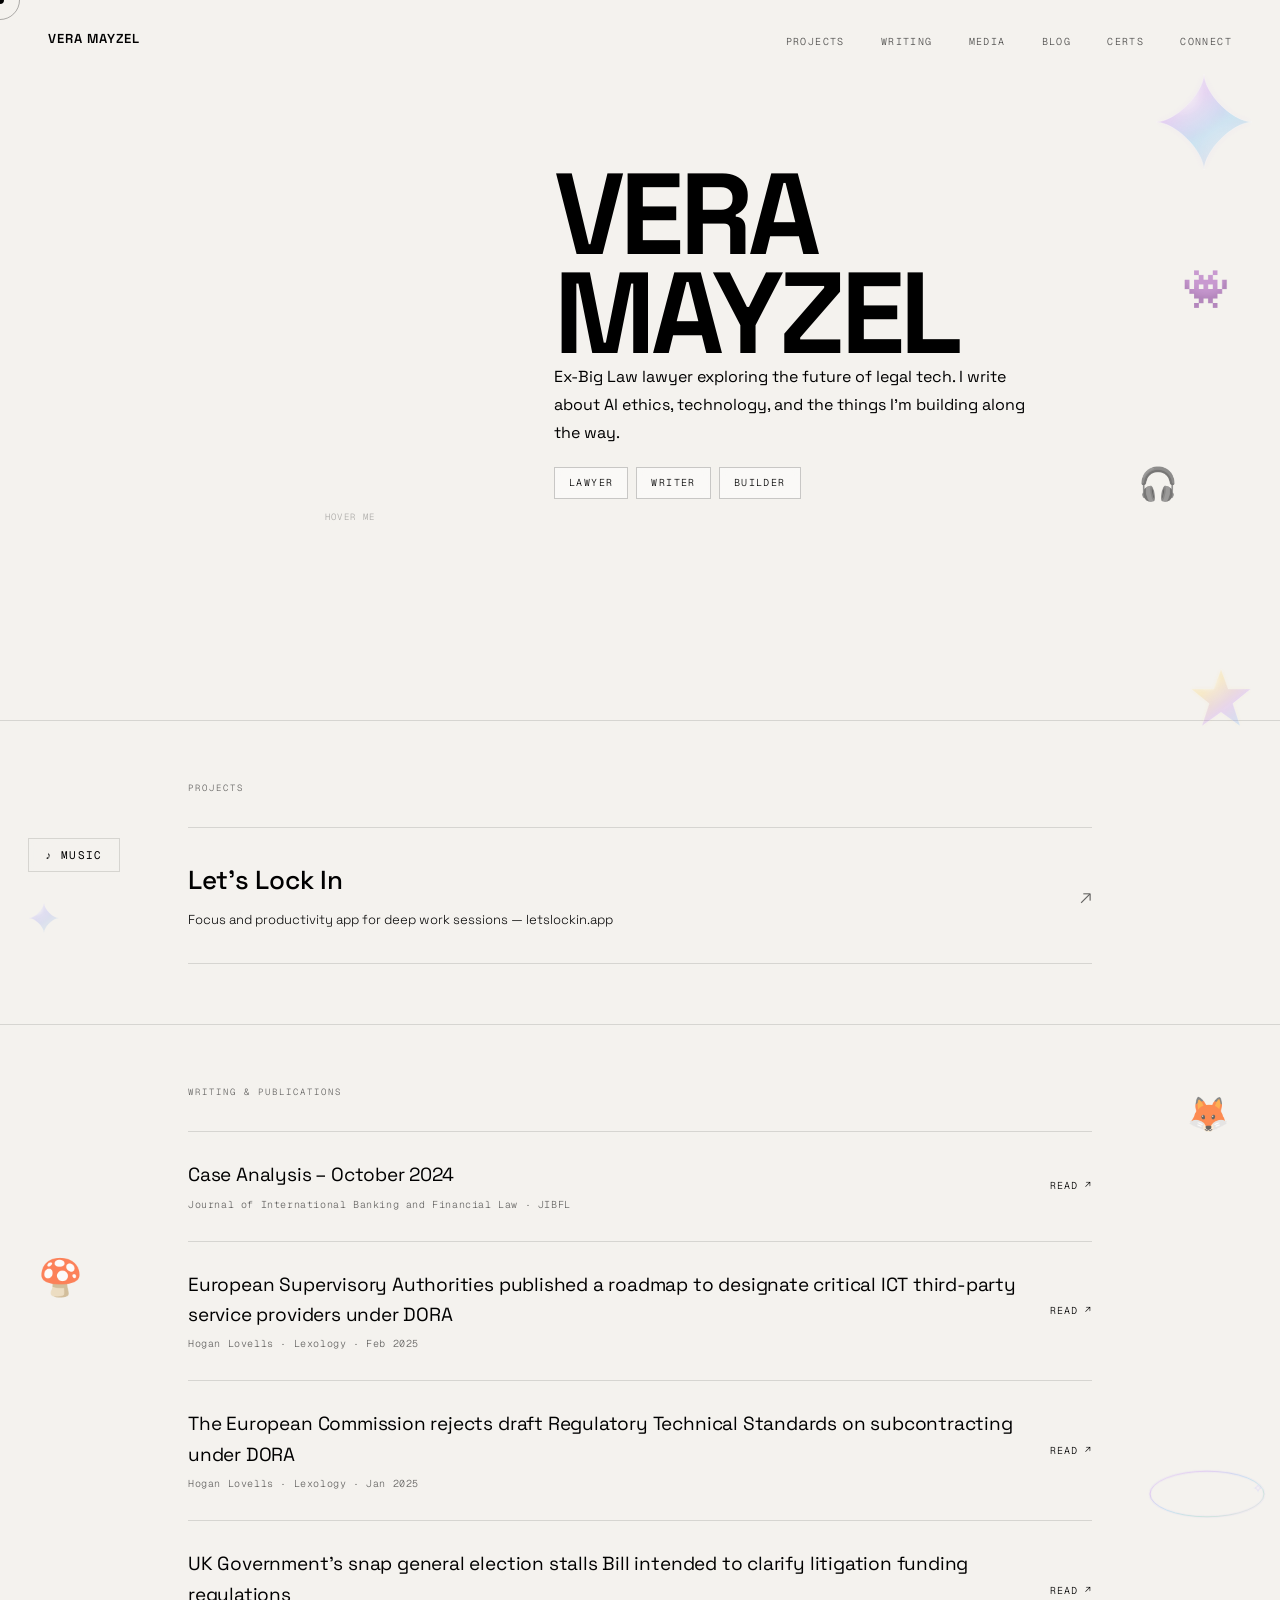
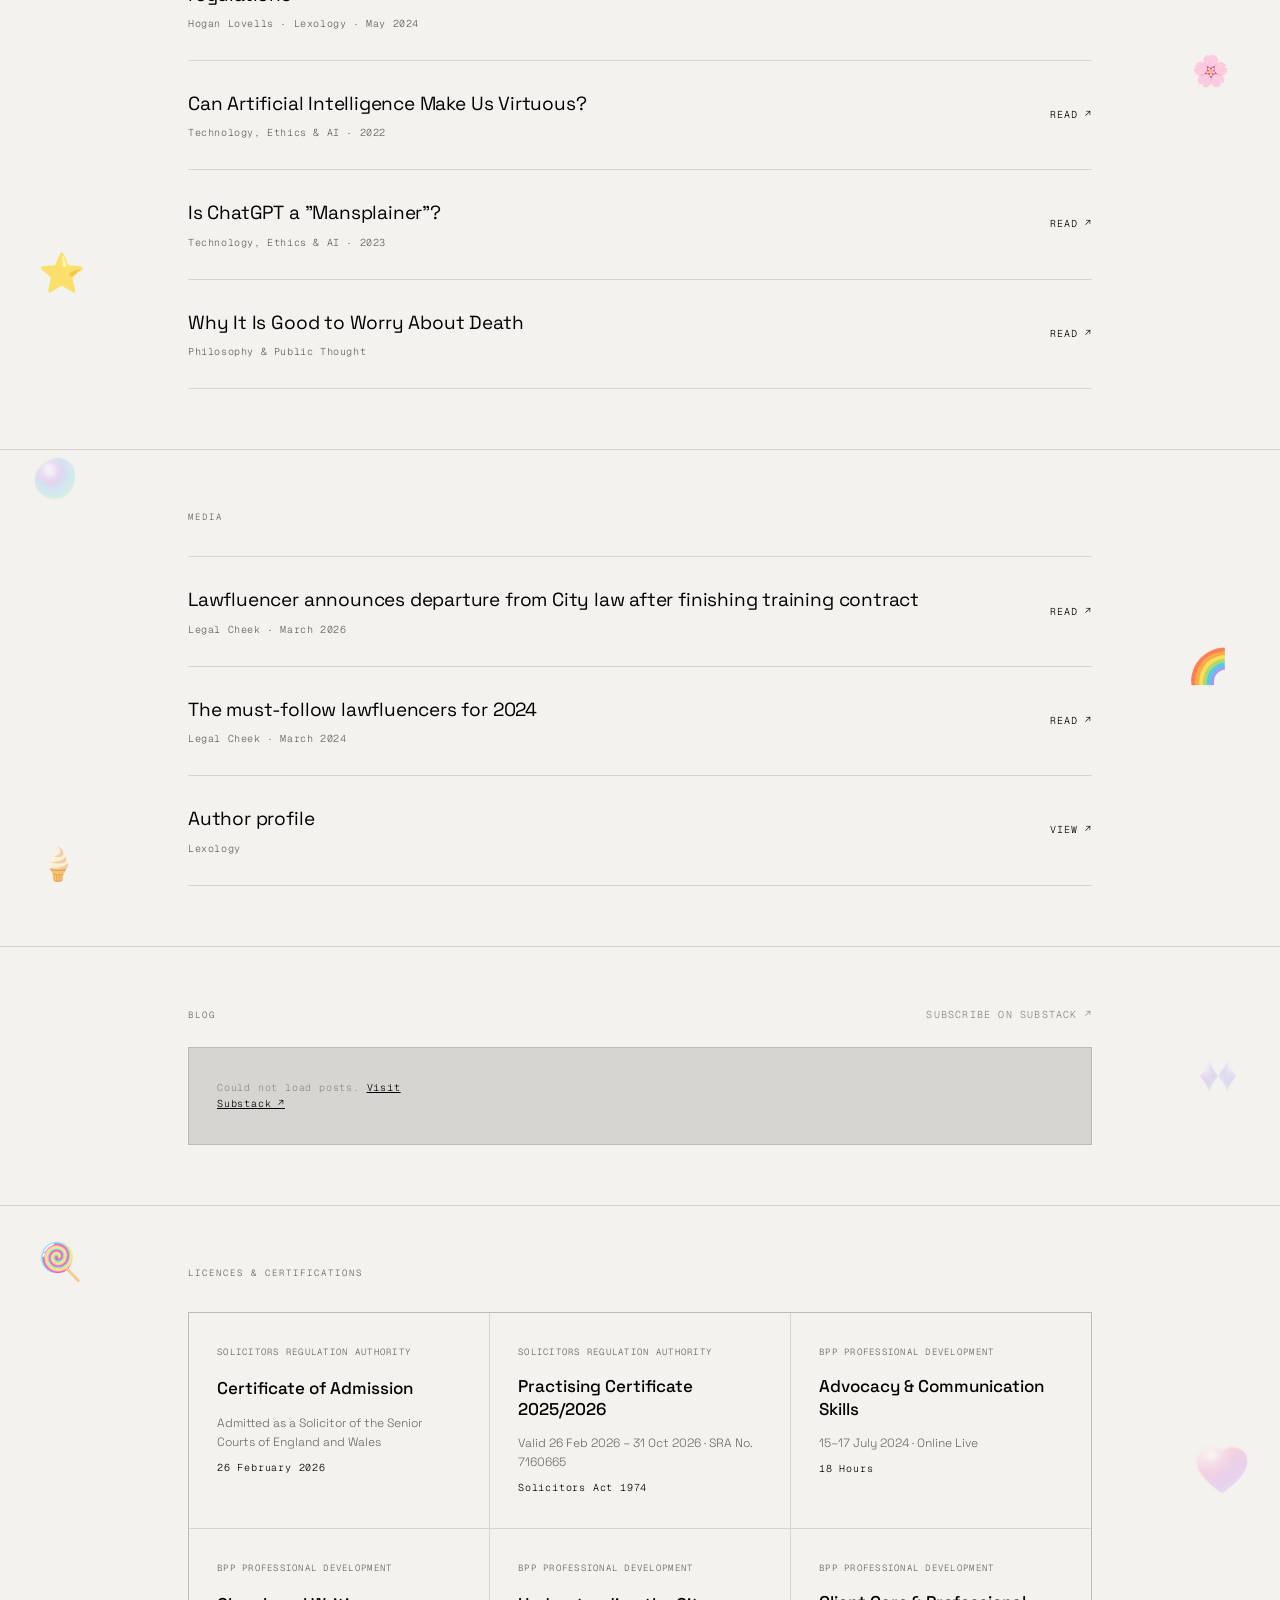
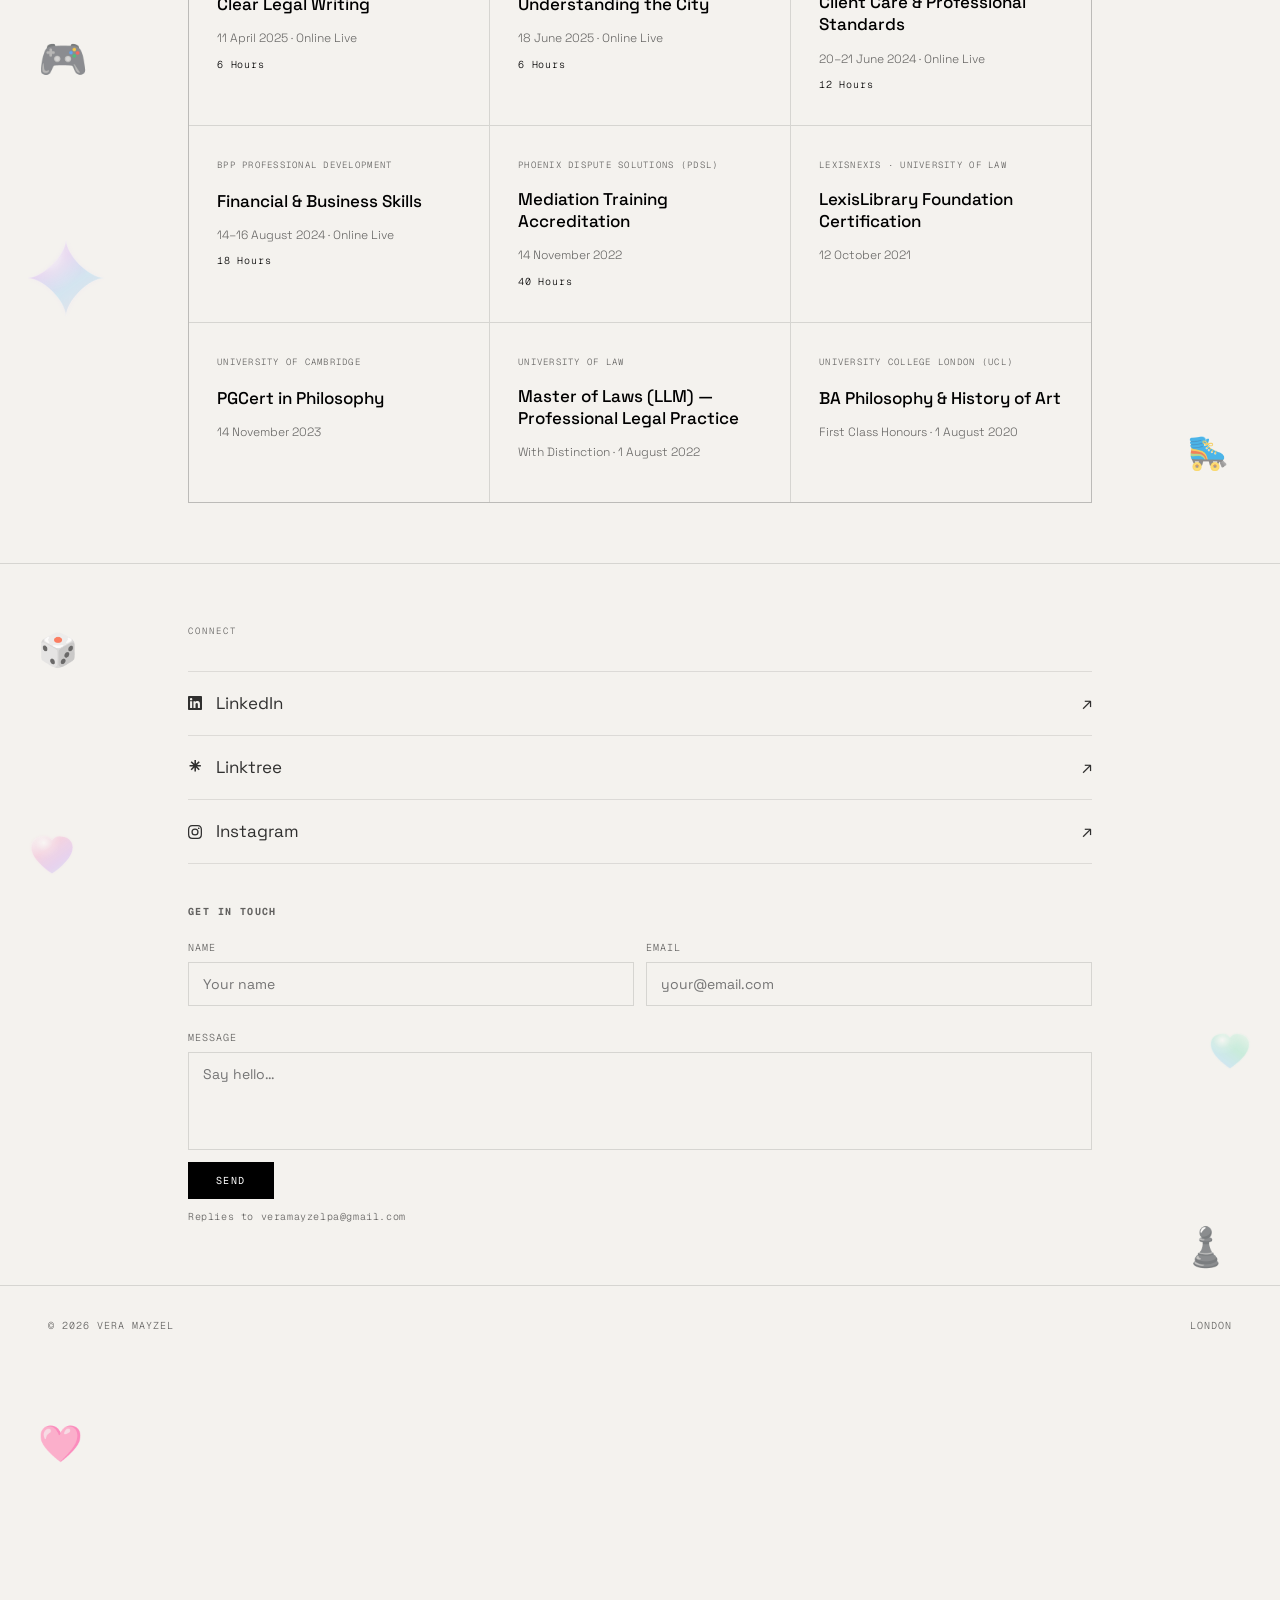
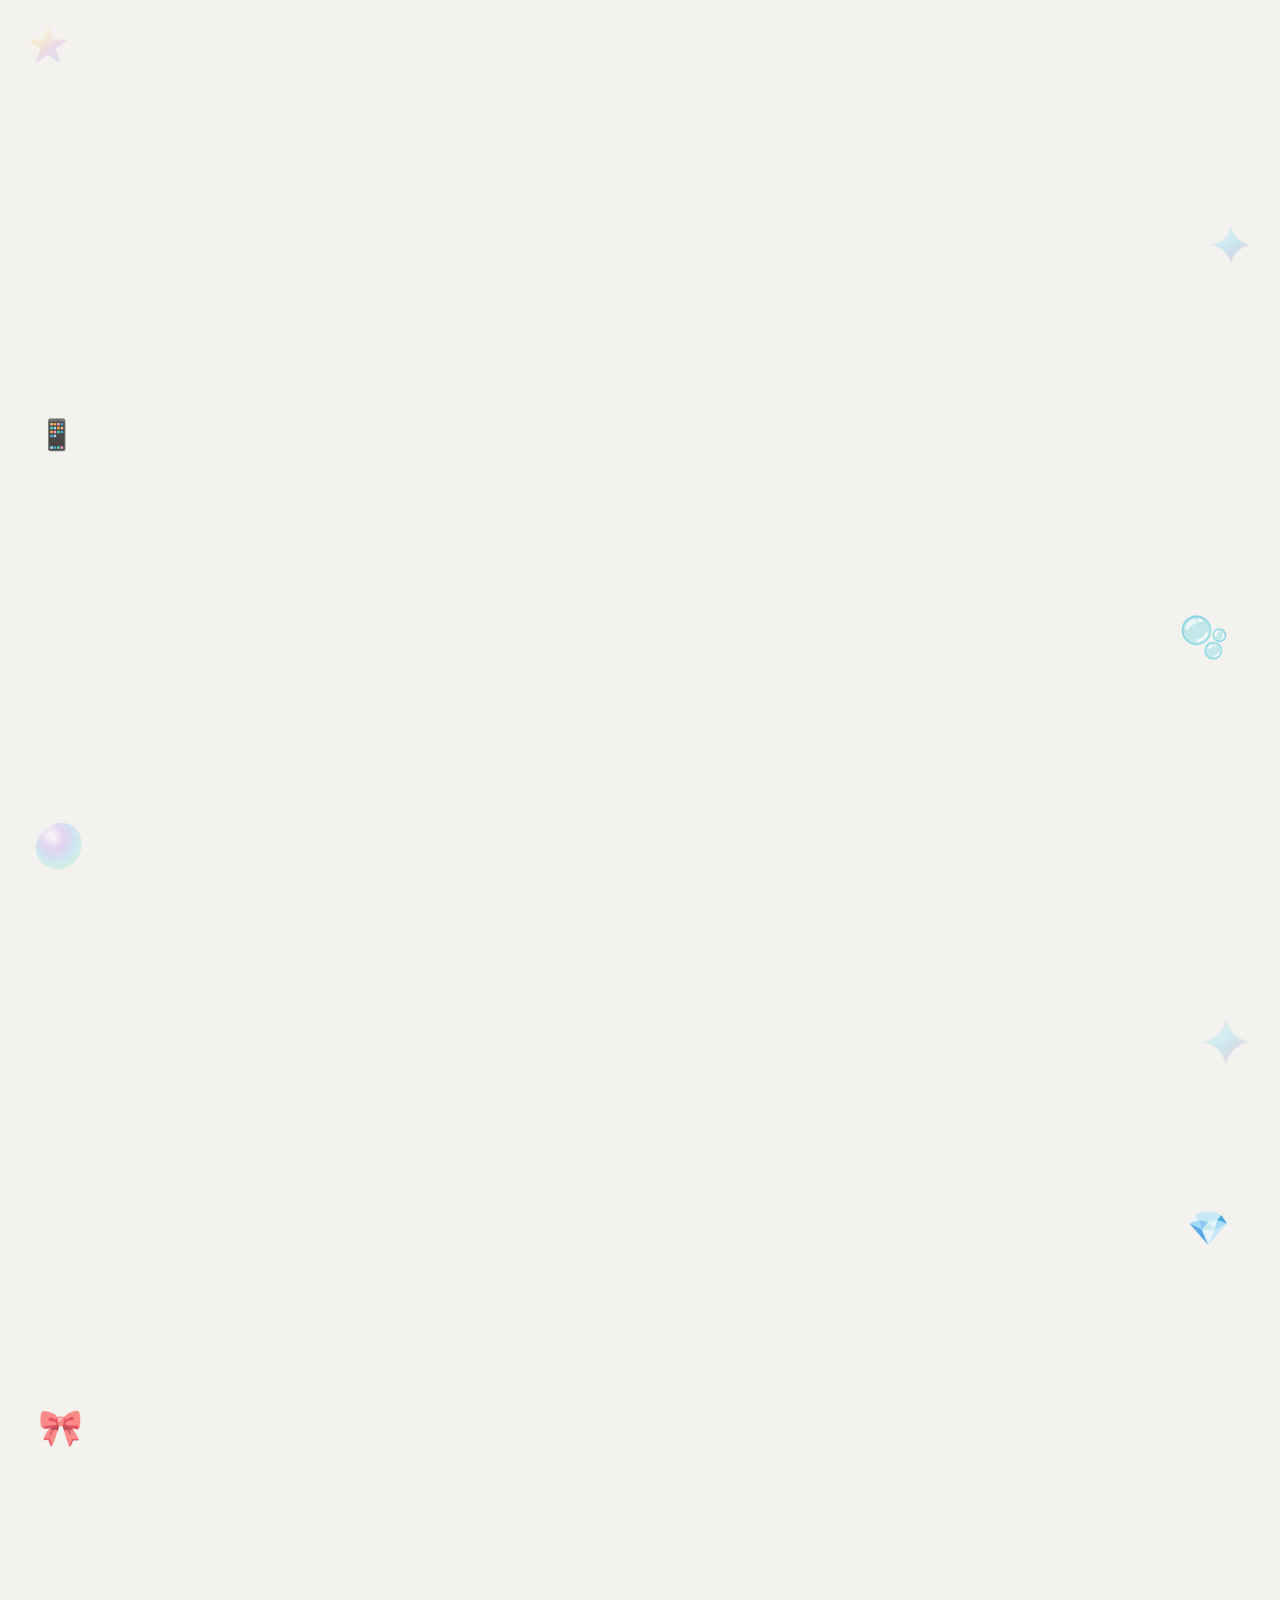
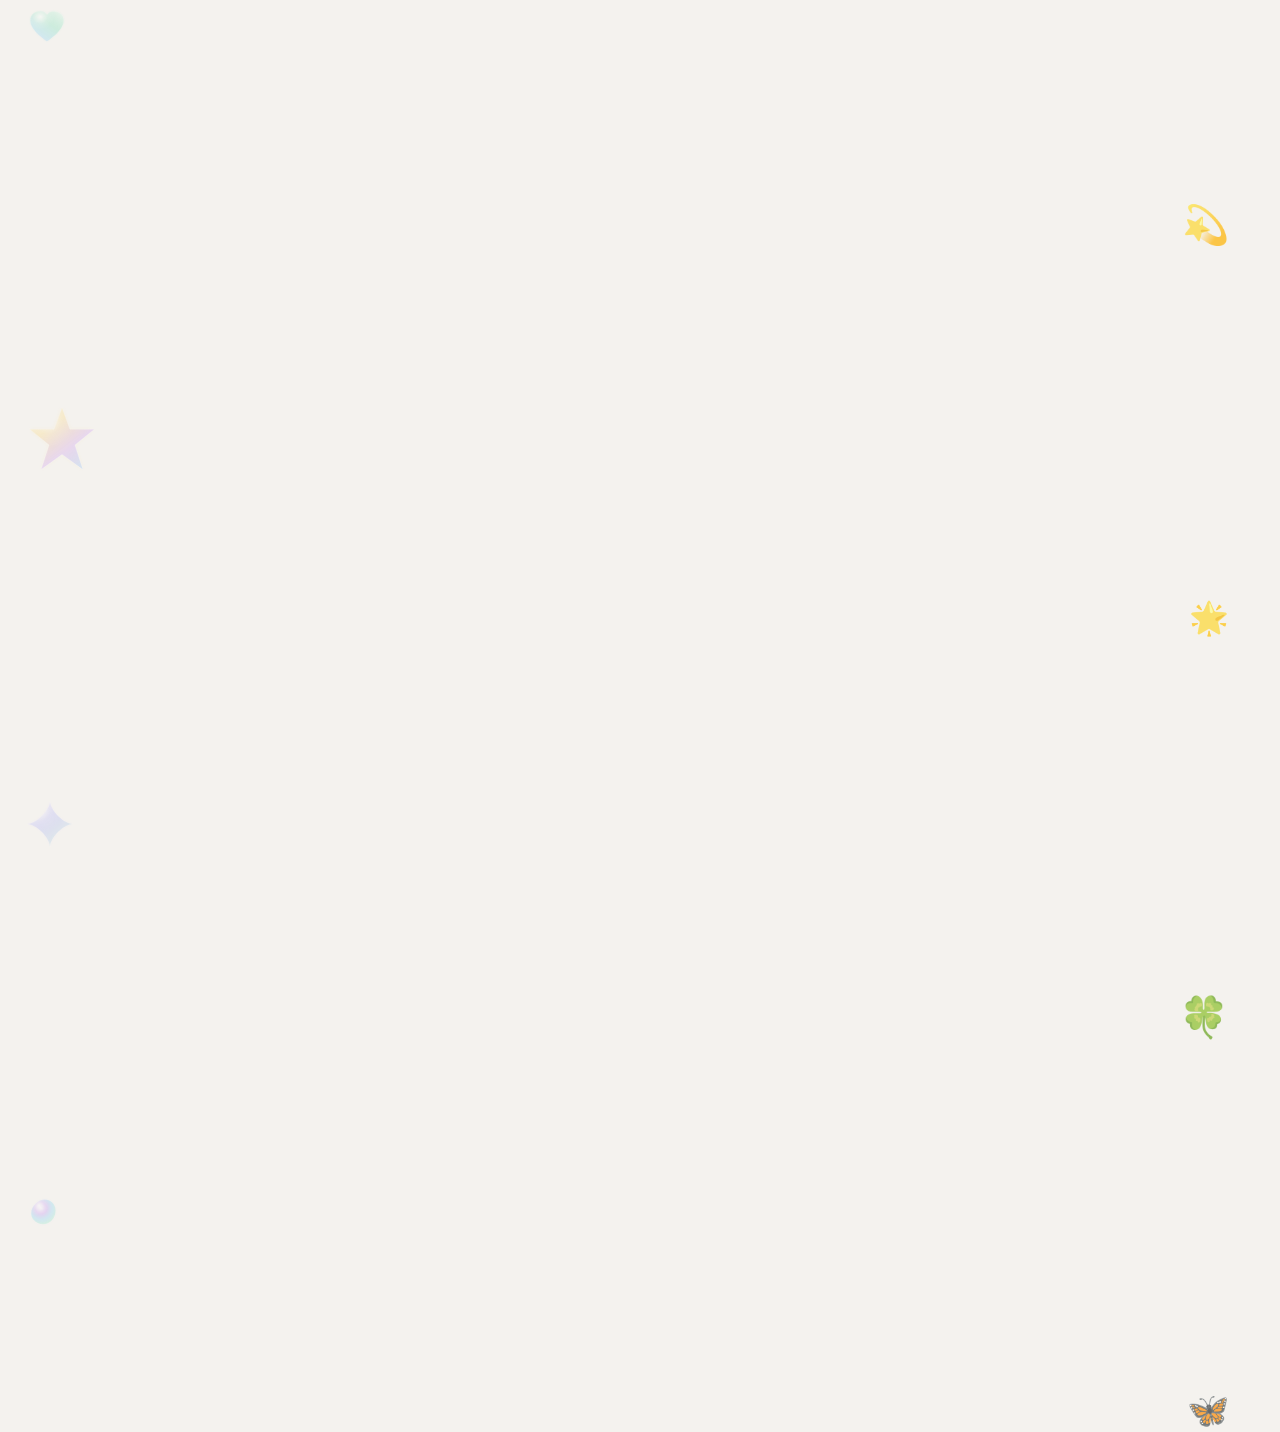
==== commit a33d39bf: "Increase body font size + hover scale/darken on content titles Co-Authored-By: Claude Sonnet 4.6 <no" ====
--- a/index.html
+++ b/index.html
@@ -26,6 +26,7 @@
       background: var(--bg);
       color: var(--text);
       font-family: 'Space Grotesk', sans-serif;
+      font-size: 17px;
       font-weight: 300;
       line-height: 1.6;
       -webkit-font-smoothing: antialiased;
@@ -312,6 +313,18 @@
     }
     .project-card:hover .project-name { color: rgba(0,0,0,0.4); }
     .project-desc { font-size: 13px; color: var(--dim); font-weight: 300; }
+    /* Body hover: darker + 20% bigger */
+    .project-name, .pub-title, .cert-name, .blog-card-title, .cv-title, .media-item-title {
+      transition: transform 0.2s ease, color 0.2s ease;
+      display: inline-block;
+    }
+    .project-card:hover .project-name,
+    .pub-item:hover .pub-title,
+    .cert-card:hover .cert-name,
+    .blog-card:hover .blog-card-title {
+      transform: scale(1.2);
+      color: #000;
+    }
     .project-arrow { font-size: 20px; color: var(--dimmer); transition: transform 0.25s, color 0.2s; }
     .project-card:hover .project-arrow { transform: translate(4px,-4px); color: var(--text); }
 
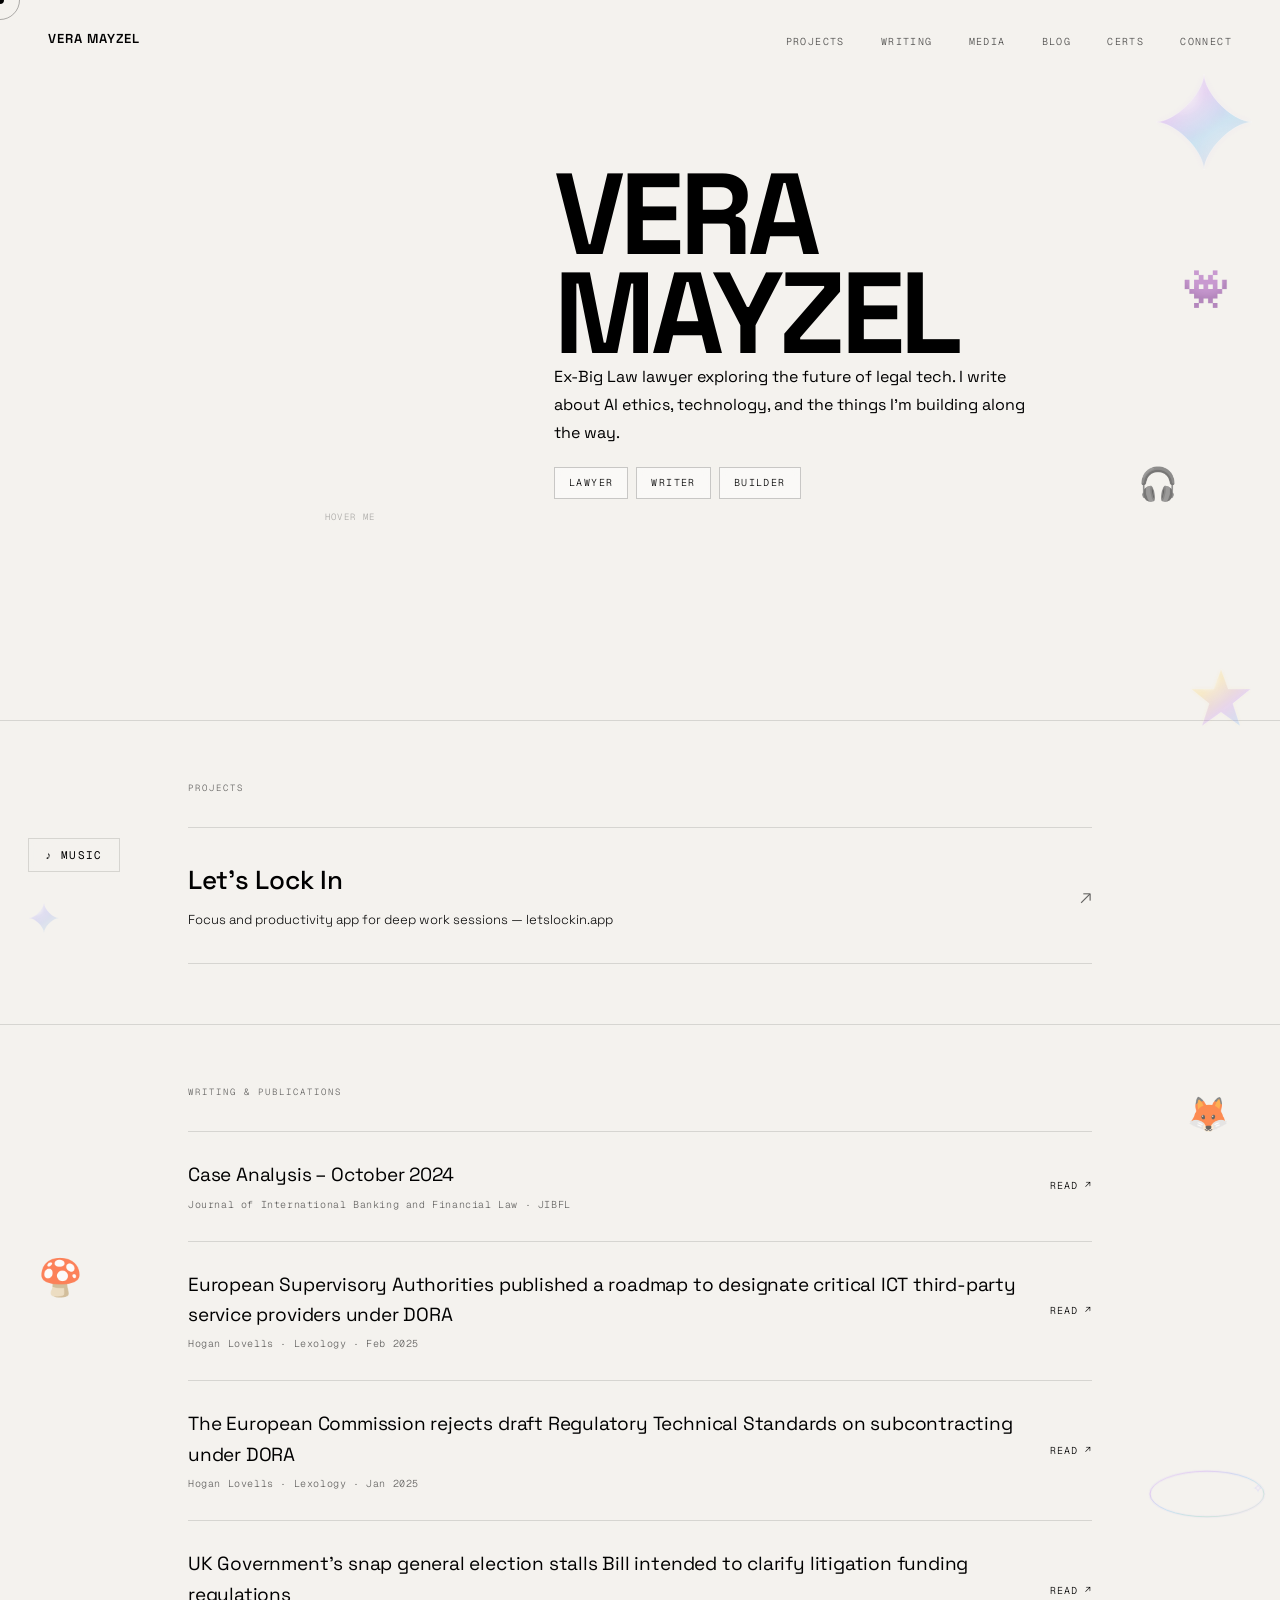
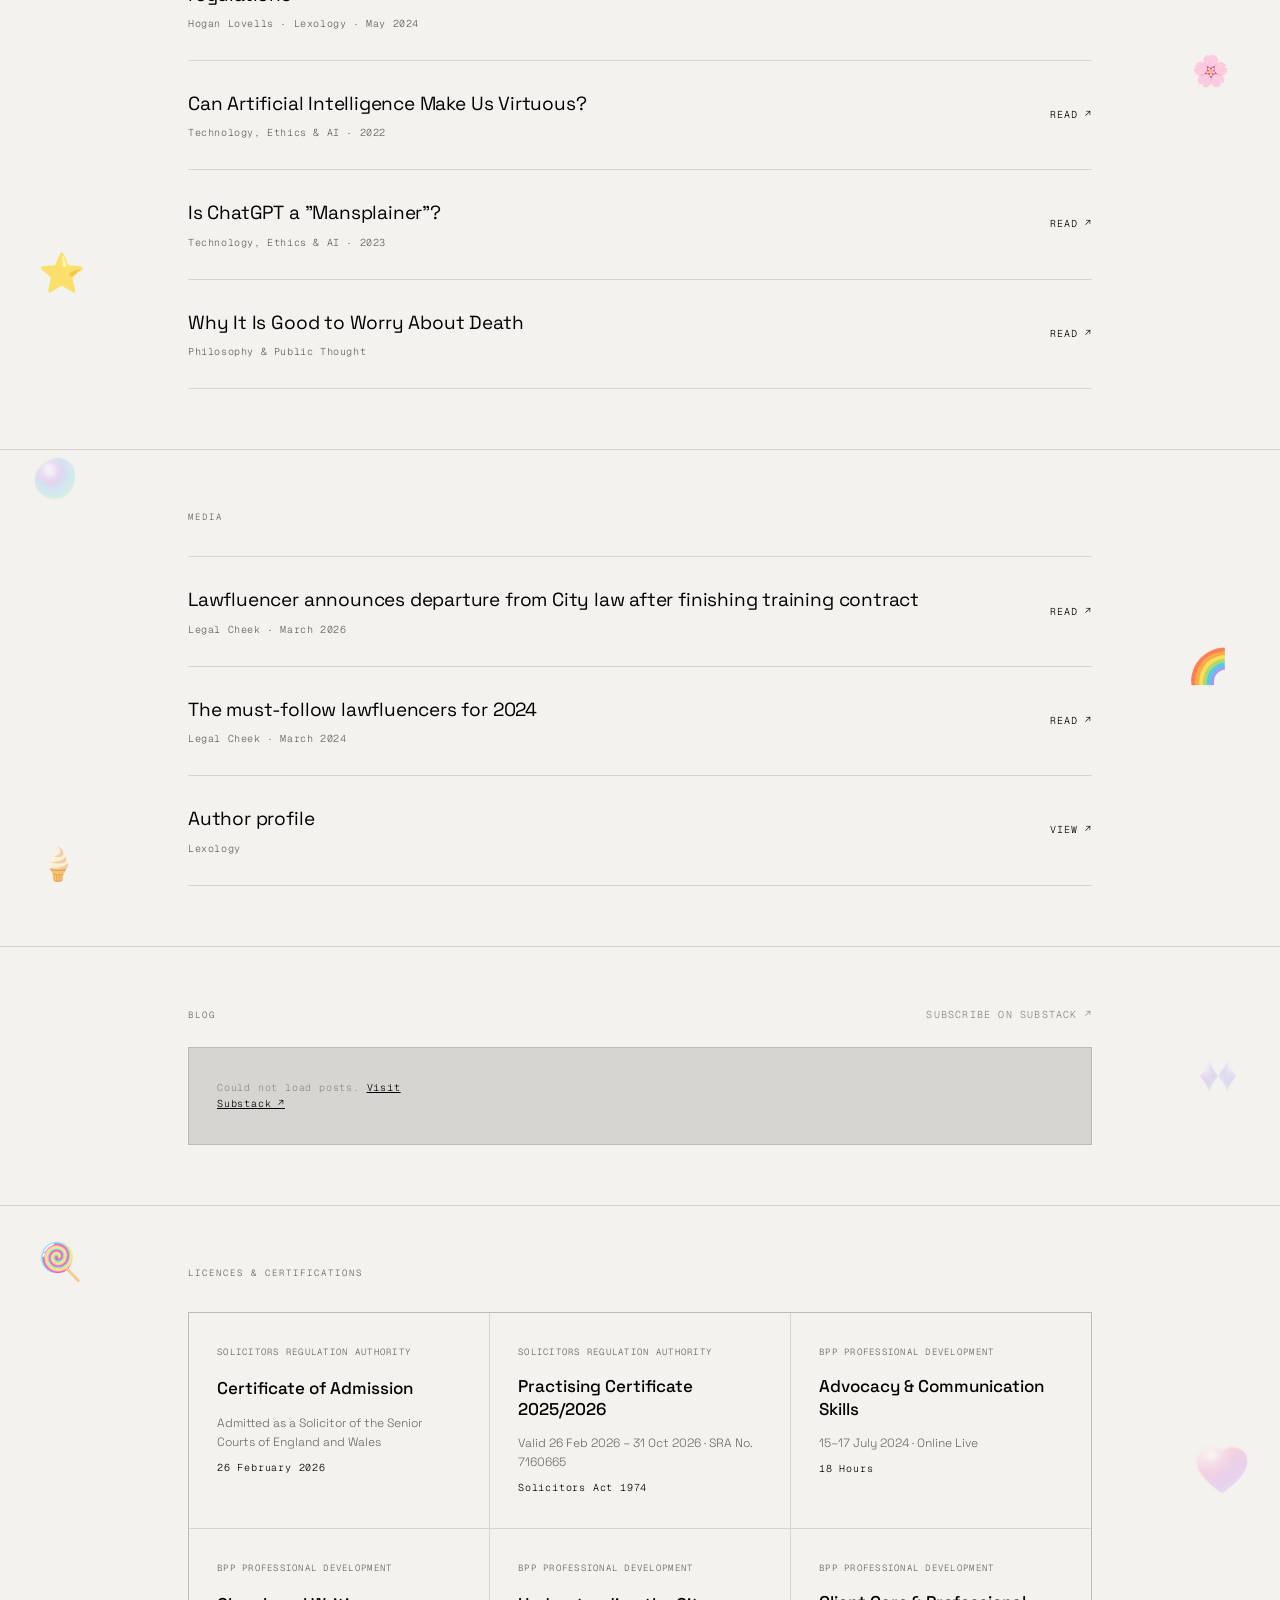
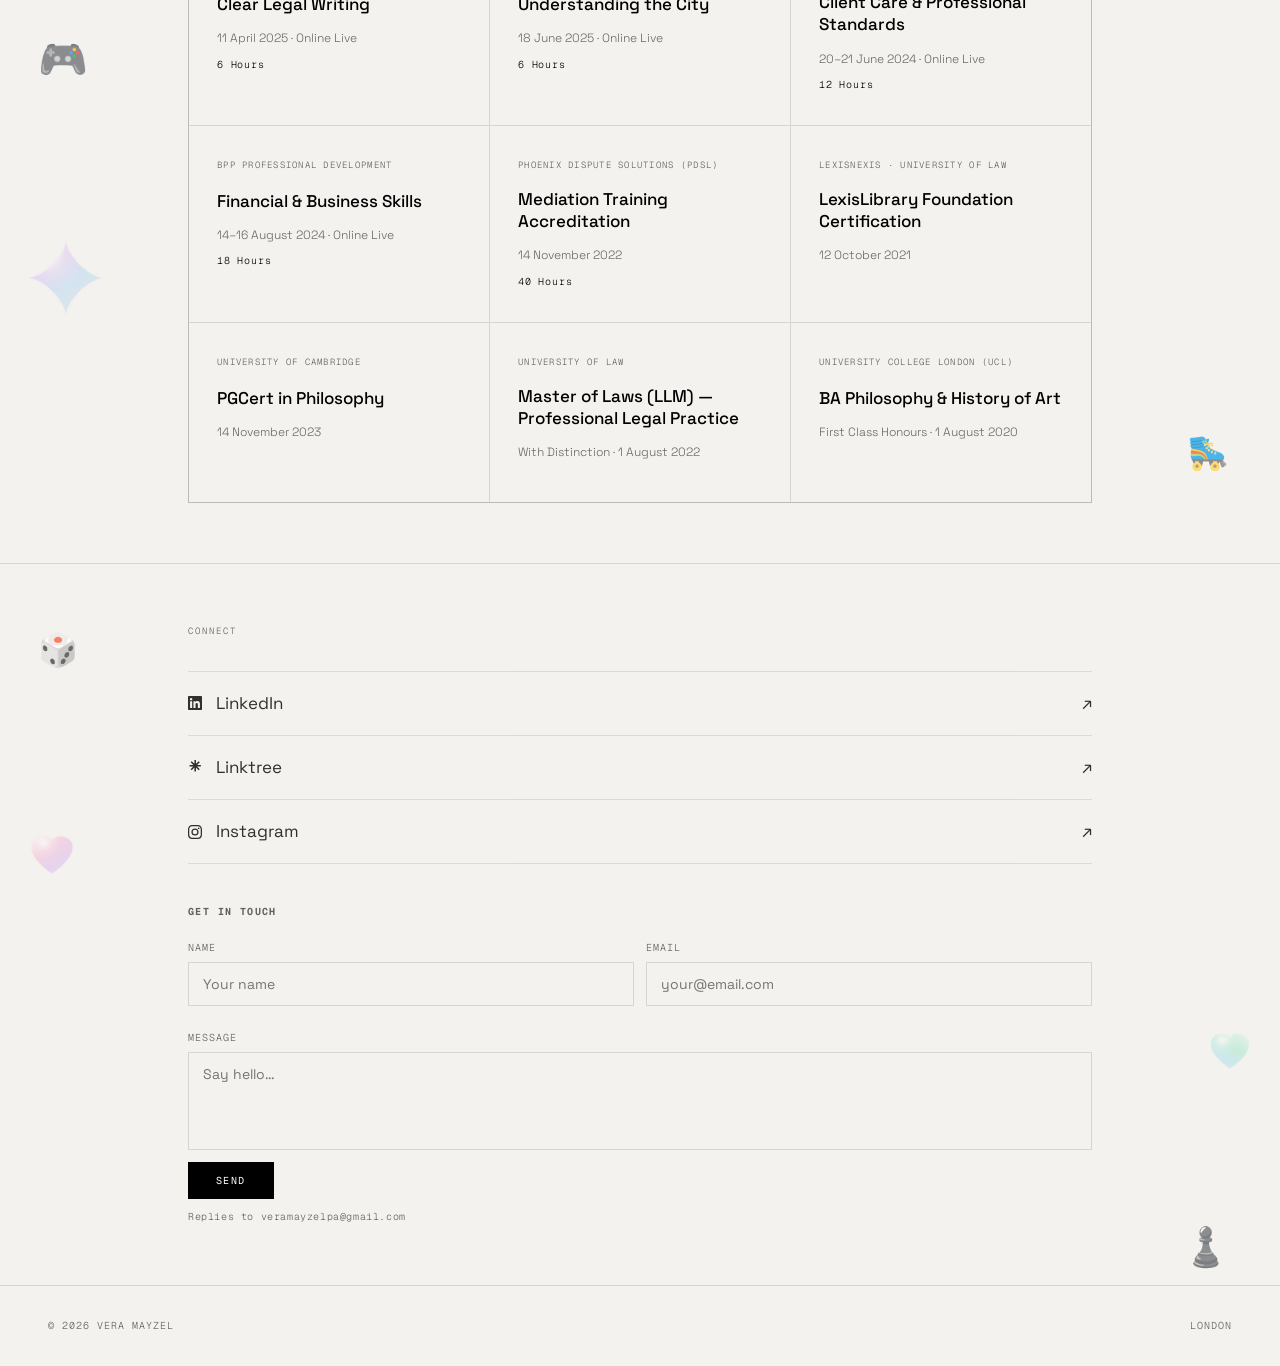
==== commit cf3fe07b: "Remove dead space after Get in touch section Added overflow: hidden to .deco-layer to clip emoji dec" ====
--- a/index.html
+++ b/index.html
@@ -5,6 +5,46 @@
   <meta name="viewport" content="width=device-width, initial-scale=1.0" />
   <title>Vera Mayzel</title>
   <meta name="description" content="Vera Mayzel – Lawyer, writer, builder." />
+
+  <!-- SEO -->
+  <link rel="canonical" href="https://veramayzel.com/" />
+  <meta name="author" content="Vera Mayzel" />
+  <meta name="robots" content="index, follow" />
+
+  <!-- Open Graph -->
+  <meta property="og:type"        content="profile" />
+  <meta property="og:url"         content="https://veramayzel.com/" />
+  <meta property="og:title"       content="Vera Mayzel" />
+  <meta property="og:description" content="Vera Mayzel – Lawyer, writer, builder." />
+  <meta property="og:image"       content="https://veramayzel.com/photo.jpg" />
+  <meta property="profile:first_name" content="Vera" />
+  <meta property="profile:last_name"  content="Mayzel" />
+
+  <!-- Twitter / X Card -->
+  <meta name="twitter:card"        content="summary_large_image" />
+  <meta name="twitter:title"       content="Vera Mayzel" />
+  <meta name="twitter:description" content="Vera Mayzel – Lawyer, writer, builder." />
+  <meta name="twitter:image"       content="https://veramayzel.com/photo.jpg" />
+
+  <!-- Structured data -->
+  <script type="application/ld+json">
+  {
+    "@context": "https://schema.org",
+    "@type": "Person",
+    "name": "Vera Mayzel",
+    "url": "https://veramayzel.com",
+    "image": "https://veramayzel.com/photo.jpg",
+    "description": "Lawyer, writer, and builder.",
+    "sameAs": [
+      "https://www.linkedin.com/in/vera-mayzel-09b188256/",
+      "https://www.instagram.com/vera.mayzel/",
+      "https://veramayzel.substack.com",
+      "https://www.lexology.com/firms/hogan-lovells/_vera_mayzel",
+      "https://linktr.ee/Veramayzel"
+    ]
+  }
+  </script>
+
   <link rel="preconnect" href="https://fonts.googleapis.com" />
   <link rel="preconnect" href="https://fonts.gstatic.com" crossorigin />
   <link href="https://fonts.googleapis.com/css2?family=Instrument+Serif:ital@0;1&family=Space+Grotesk:wght@300;400;500;600;700&family=Geist+Mono:wght@300;400&display=swap" rel="stylesheet" />
@@ -120,6 +160,7 @@
     /* ── Glass decorations ── */
     .deco-layer {
       position: absolute; top: 0; left: 0; width: 100%; height: 100%;
+      overflow: hidden;
       pointer-events: none; user-select: none;
       z-index: 2;
     }
@@ -322,7 +363,7 @@
     .pub-item:hover .pub-title,
     .cert-card:hover .cert-name,
     .blog-card:hover .blog-card-title {
-      transform: scale(1.2);
+      transform: scale(1.1);
       color: #000;
     }
     .project-arrow { font-size: 20px; color: var(--dimmer); transition: transform 0.25s, color 0.2s; }
@@ -335,6 +376,8 @@
     }
     .pub-item:first-of-type { border-top: 1px solid var(--line); }
     .pub-title { font-family: 'Space Grotesk', sans-serif; font-size: 19px; font-weight: 400; margin-bottom: 6px; letter-spacing: -0.01em; }
+    a.pub-title-link { color: inherit; text-decoration: none; display: block; }
+    a.pub-title-link:hover { color: #000; }
     .pub-meta { font-family: 'Geist Mono', monospace; font-size: 10px; color: var(--dimmer); letter-spacing: 0.06em; }
     .pub-link {
       font-family: 'Geist Mono', monospace; font-size: 10px; letter-spacing: 0.1em;
@@ -839,50 +882,49 @@
       <p class="section-label reveal">Writing &amp; Publications</p>
       <div class="pub-item reveal">
         <div>
-          <div class="pub-title">Case Analysis – October 2024</div>
+          <a class="pub-title pub-title-link" href="https://www.jibfl.co.uk/articles/case-analysis-october-2024" target="_blank" rel="noopener">Case Analysis – October 2024</a>
           <div class="pub-meta">Journal of International Banking and Financial Law · JIBFL</div>
         </div>
         <a class="pub-link" href="https://www.jibfl.co.uk/articles/case-analysis-october-2024" target="_blank" rel="noopener">Read ↗</a>
       </div>
       <div class="pub-item reveal">
         <div>
-          <div class="pub-title">European Supervisory Authorities published a roadmap to designate critical ICT third-party service providers under DORA</div>
+          <a class="pub-title pub-title-link" href="https://www.lexology.com/library/detail.aspx?g=6f68ac77-5344-4ab8-b707-638c6165ed7e" target="_blank" rel="noopener">European Supervisory Authorities published a roadmap to designate critical ICT third-party service providers under DORA</a>
           <div class="pub-meta">Hogan Lovells · Lexology · Feb 2025</div>
         </div>
         <a class="pub-link" href="https://www.lexology.com/library/detail.aspx?g=6f68ac77-5344-4ab8-b707-638c6165ed7e" target="_blank" rel="noopener">Read ↗</a>
       </div>
       <div class="pub-item reveal">
         <div>
-          <div class="pub-title">The European Commission rejects draft Regulatory Technical Standards on subcontracting under DORA</div>
+          <a class="pub-title pub-title-link" href="https://www.lexology.com/library/detail.aspx?g=f2ef3969-2f64-43e7-82ea-c9834cdfd612" target="_blank" rel="noopener">The European Commission rejects draft Regulatory Technical Standards on subcontracting under DORA</a>
           <div class="pub-meta">Hogan Lovells · Lexology · Jan 2025</div>
         </div>
         <a class="pub-link" href="https://www.lexology.com/library/detail.aspx?g=f2ef3969-2f64-43e7-82ea-c9834cdfd612" target="_blank" rel="noopener">Read ↗</a>
       </div>
       <div class="pub-item reveal">
         <div>
-          <div class="pub-title">UK Government's snap general election stalls Bill intended to clarify litigation funding regulations</div>
+          <a class="pub-title pub-title-link" href="https://www.lexology.com/library/detail.aspx?g=b797611d-0248-4514-88db-f994706fd753" target="_blank" rel="noopener">UK Government's snap general election stalls Bill intended to clarify litigation funding regulations</a>
           <div class="pub-meta">Hogan Lovells · Lexology · May 2024</div>
         </div>
         <a class="pub-link" href="https://www.lexology.com/library/detail.aspx?g=b797611d-0248-4514-88db-f994706fd753" target="_blank" rel="noopener">Read ↗</a>
       </div>
       <div class="pub-item reveal">
         <div>
-          <div class="pub-title">Can Artificial Intelligence Make Us Virtuous?</div>
+          <a class="pub-title pub-title-link" href="essays/can-ai-make-us-virtuous.html">Can Artificial Intelligence Make Us Virtuous?</a>
           <div class="pub-meta">Technology, Ethics &amp; AI · 2022</div>
         </div>
         <a class="pub-link" href="essays/can-ai-make-us-virtuous.html">Read ↗</a>
       </div>
       <div class="pub-item reveal">
         <div>
-          <div class="pub-title">Is ChatGPT a "Mansplainer"?</div>
+          <a class="pub-title pub-title-link" href="essays/is-chatgpt-a-mansplainer.html">Is ChatGPT a "Mansplainer"?</a>
           <div class="pub-meta">Technology, Ethics &amp; AI · 2023</div>
         </div>
         <a class="pub-link" href="essays/is-chatgpt-a-mansplainer.html">Read ↗</a>
       </div>
-
       <div class="pub-item reveal">
         <div>
-          <div class="pub-title">Why It Is Good to Worry About Death</div>
+          <a class="pub-title pub-title-link" href="essays/why-worry-about-death.html">Why It Is Good to Worry About Death</a>
           <div class="pub-meta">Philosophy &amp; Public Thought</div>
         </div>
         <a class="pub-link" href="essays/why-worry-about-death.html">Read ↗</a>
@@ -896,21 +938,21 @@
       <p class="section-label reveal">Media</p>
       <div class="pub-item reveal">
         <div>
-          <div class="pub-title">Lawfluencer announces departure from City law after finishing training contract</div>
+          <a class="pub-title pub-title-link" href="https://www.legalcheek.com/2026/03/lawfluencer-announces-departure-from-city-law-after-finishing-training-contract/" target="_blank" rel="noopener">Lawfluencer announces departure from City law after finishing training contract</a>
           <div class="pub-meta">Legal Cheek · March 2026</div>
         </div>
         <a class="pub-link" href="https://www.legalcheek.com/2026/03/lawfluencer-announces-departure-from-city-law-after-finishing-training-contract/" target="_blank" rel="noopener">Read ↗</a>
       </div>
       <div class="pub-item reveal">
         <div>
-          <div class="pub-title">The must-follow lawfluencers for 2024</div>
+          <a class="pub-title pub-title-link" href="https://www.legalcheek.com/2024/03/the-must-follow-lawfluencers-for-2024/" target="_blank" rel="noopener">The must-follow lawfluencers for 2024</a>
           <div class="pub-meta">Legal Cheek · March 2024</div>
         </div>
         <a class="pub-link" href="https://www.legalcheek.com/2024/03/the-must-follow-lawfluencers-for-2024/" target="_blank" rel="noopener">Read ↗</a>
       </div>
       <div class="pub-item reveal">
         <div>
-          <div class="pub-title">Author profile</div>
+          <a class="pub-title pub-title-link" href="https://www.lexology.com/firms/hogan-lovells/_vera_mayzel" target="_blank" rel="noopener">Author profile</a>
           <div class="pub-meta">Lexology</div>
         </div>
         <a class="pub-link" href="https://www.lexology.com/firms/hogan-lovells/_vera_mayzel" target="_blank" rel="noopener">View ↗</a>
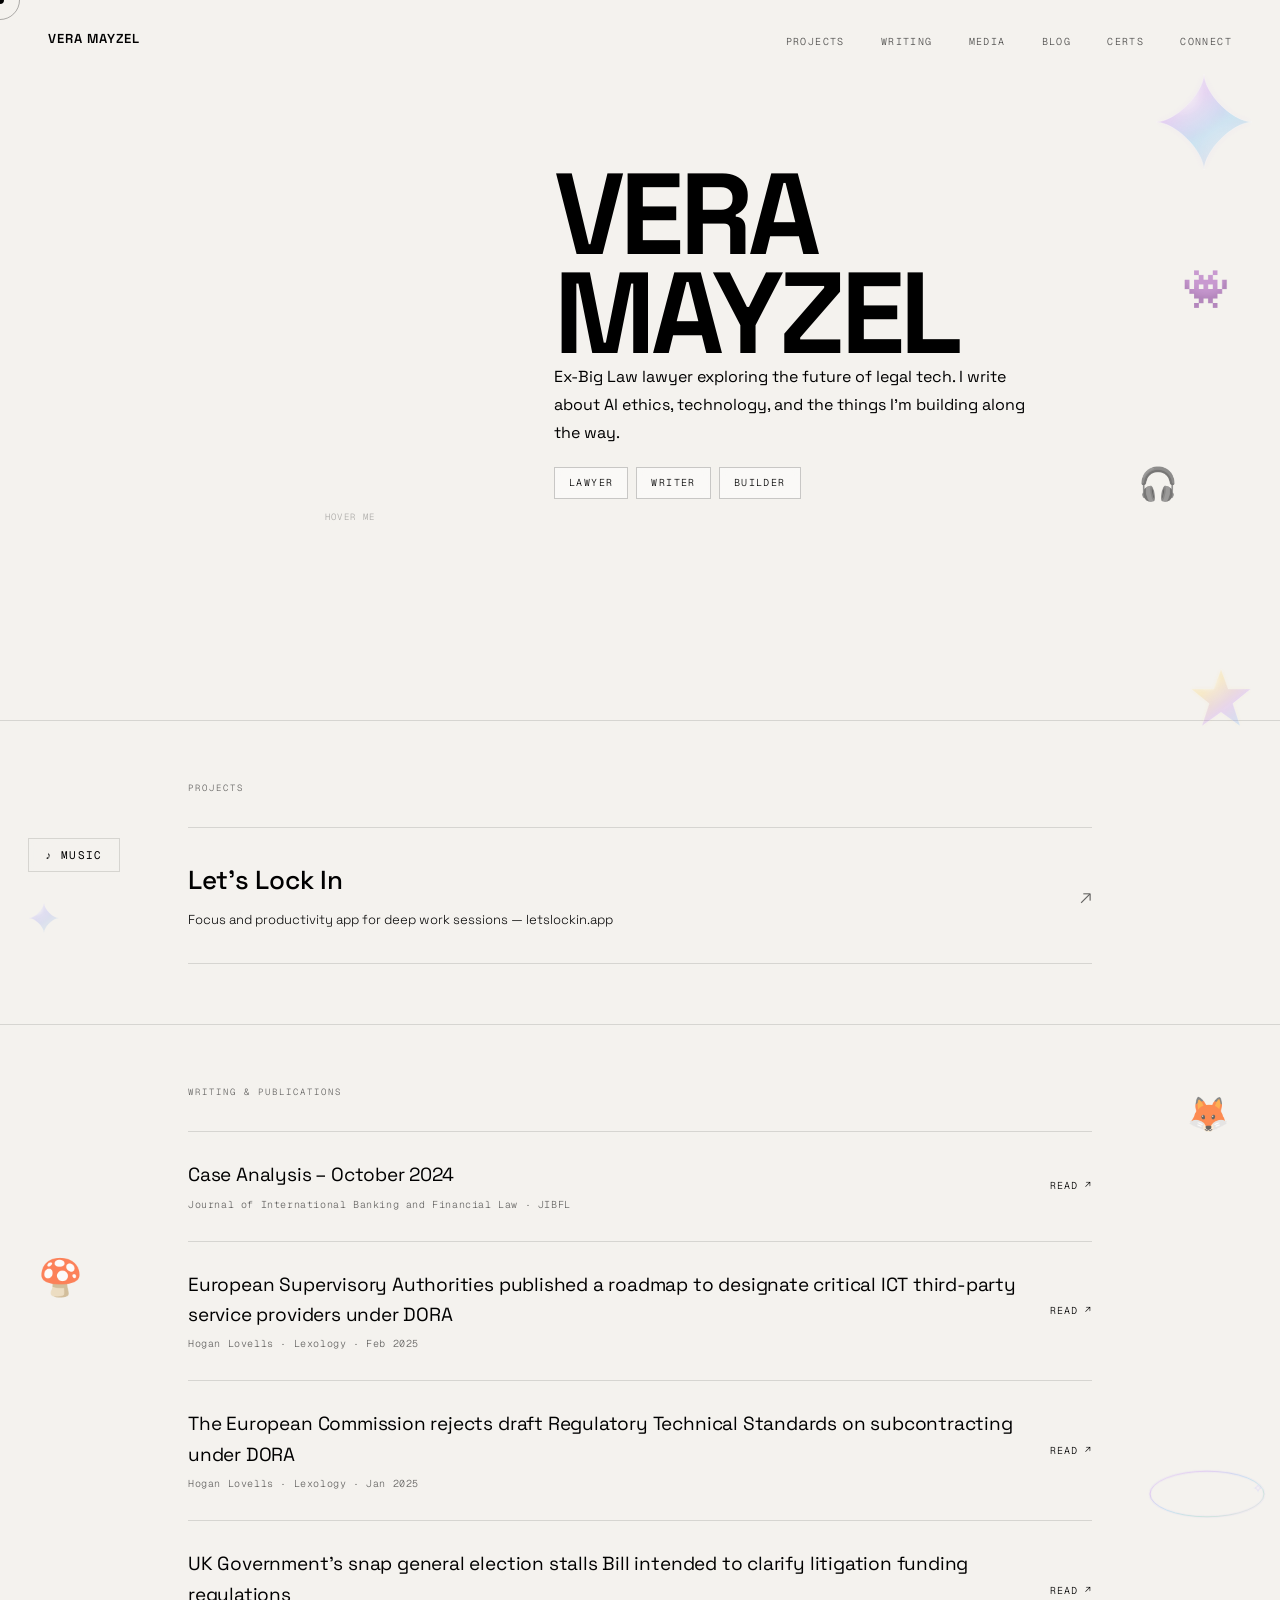
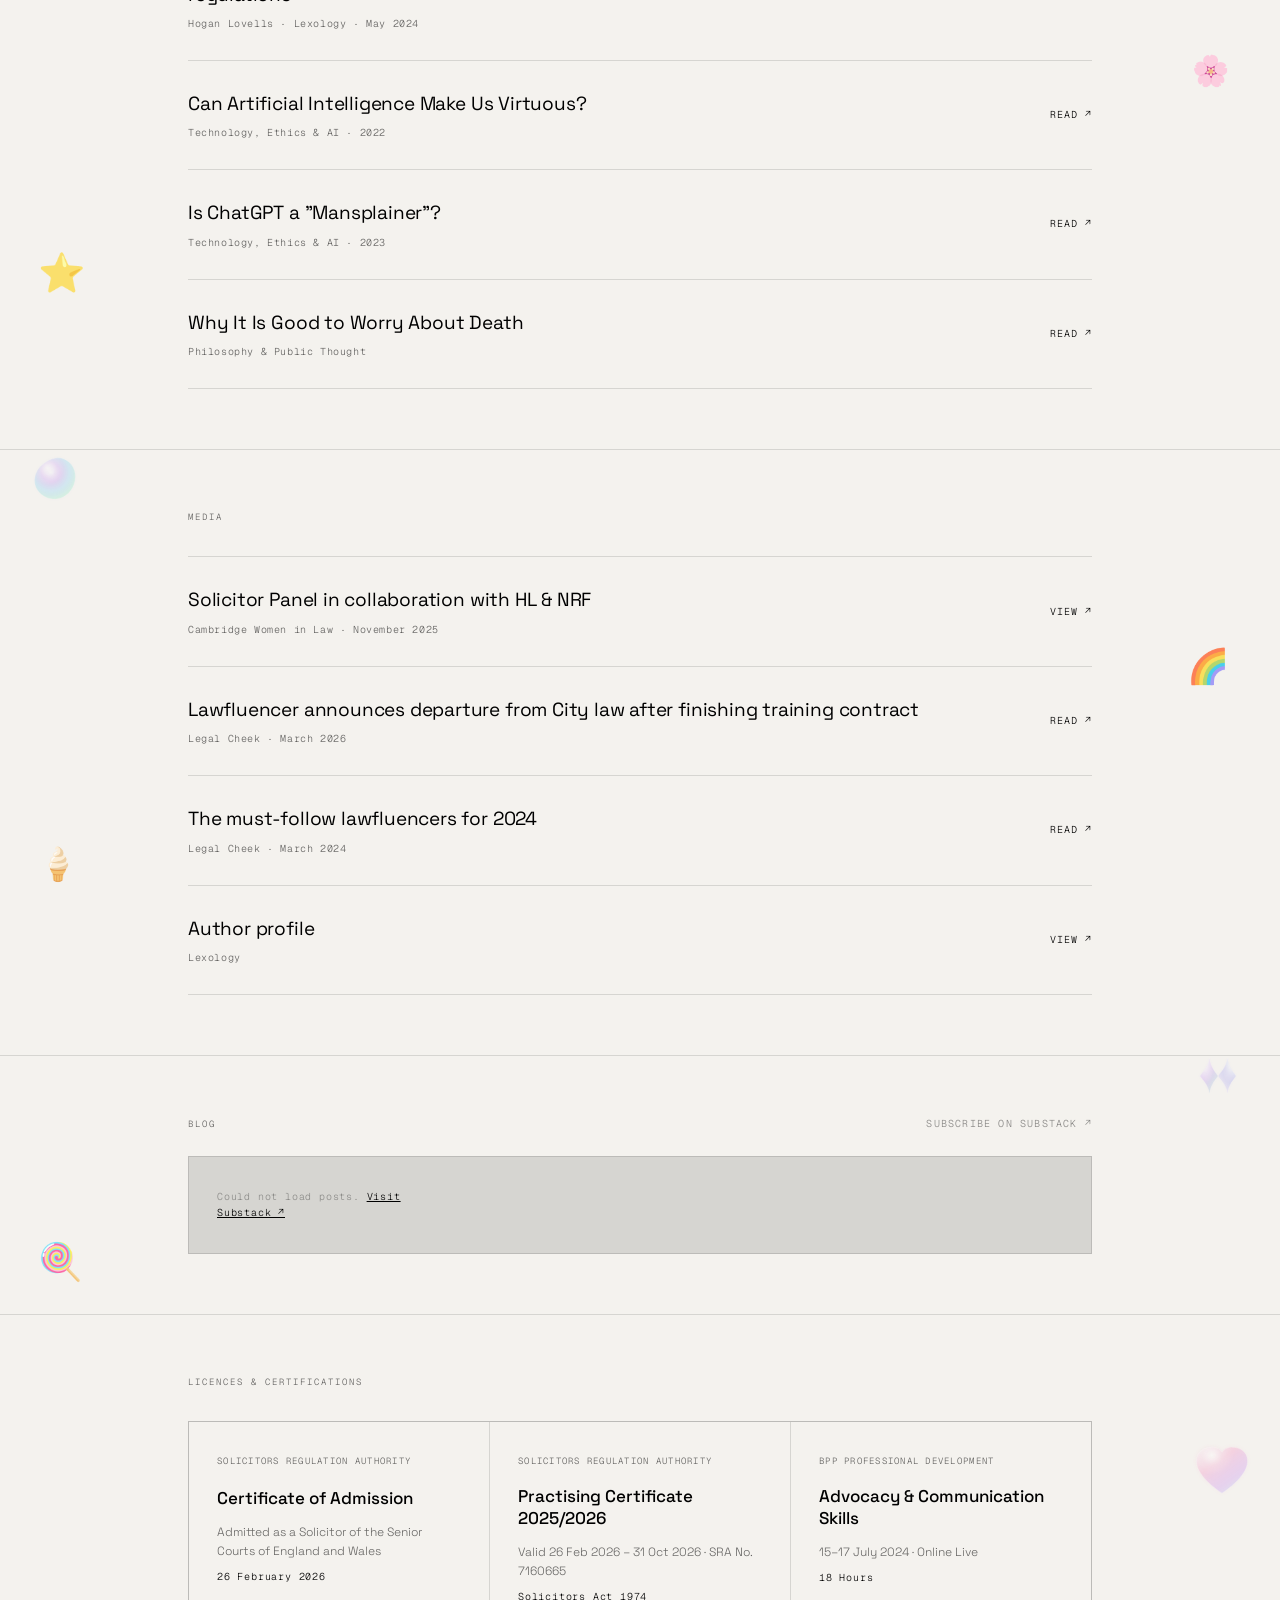
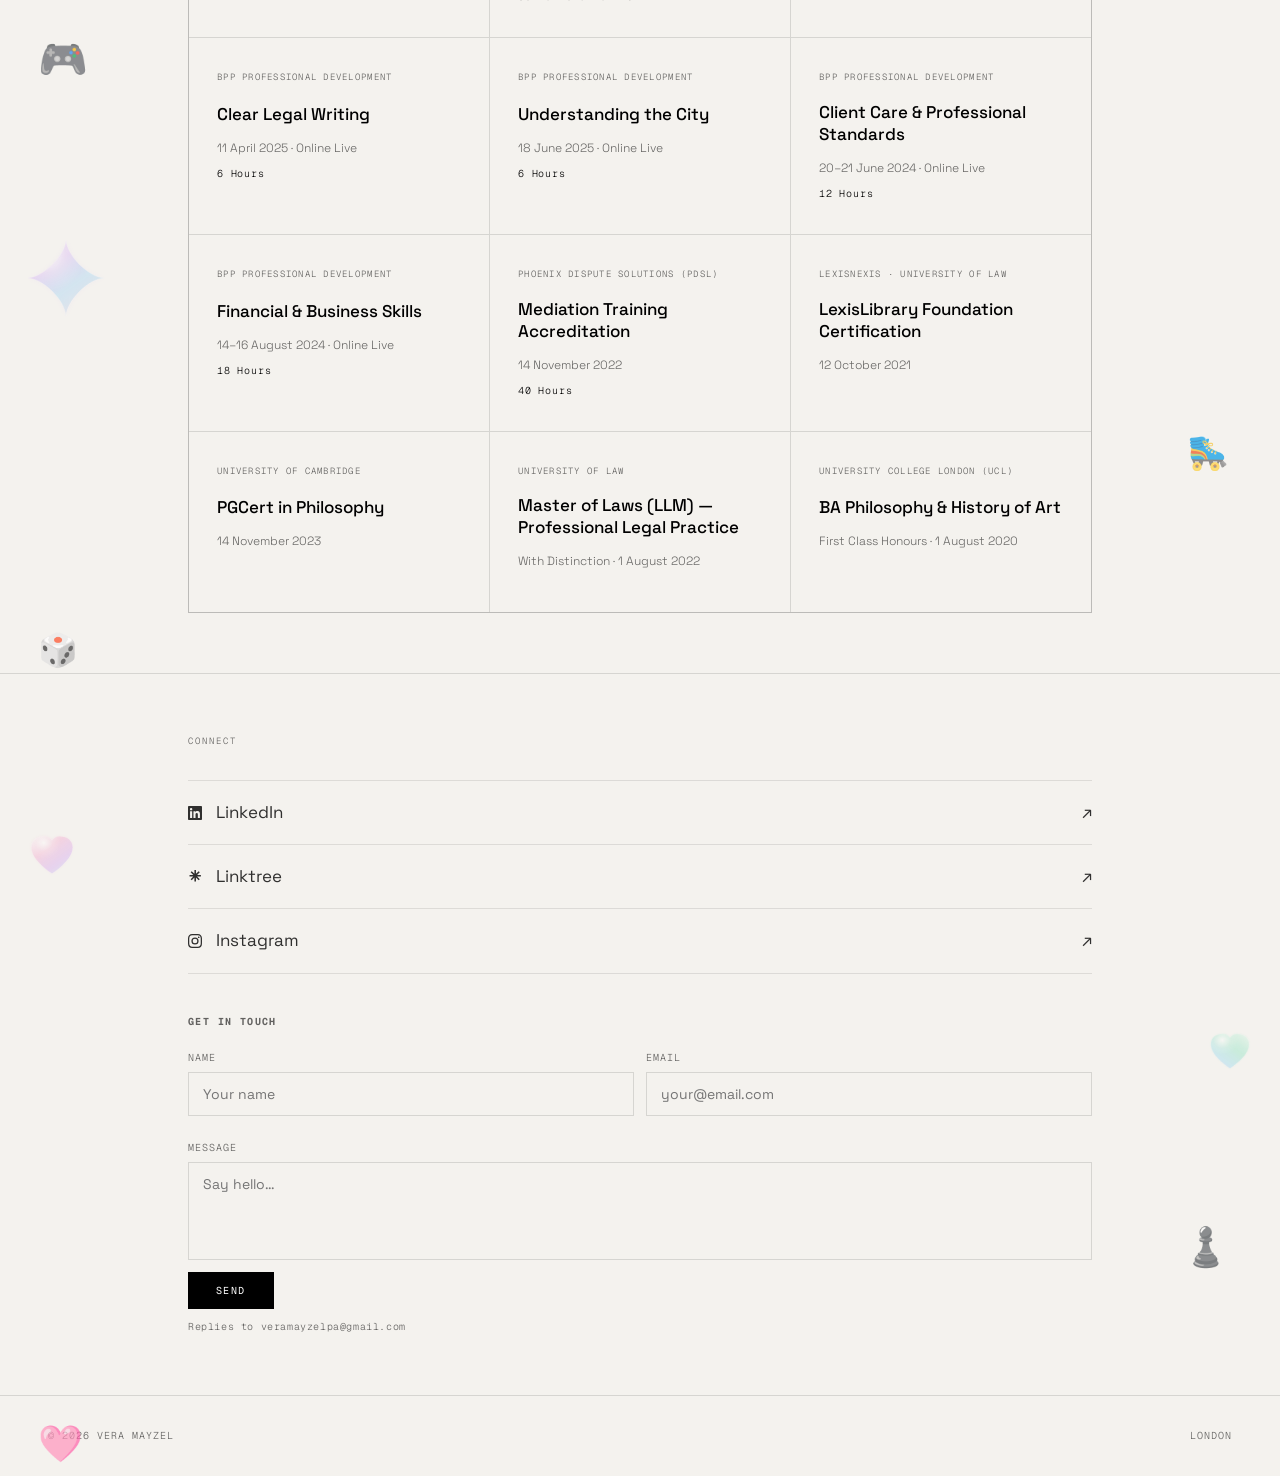
==== commit fad208e6: "Add Cambridge Women in Law solicitor panel event to media section Co-Authored-By: Claude Sonnet 4.6 " ====
--- a/index.html
+++ b/index.html
@@ -938,6 +938,13 @@
       <p class="section-label reveal">Media</p>
       <div class="pub-item reveal">
         <div>
+          <a class="pub-title pub-title-link" href="https://www.cambridgewomeninlaw.org/events/solicitor-panel-in-collaboration-with-hl-nrf" target="_blank" rel="noopener">Solicitor Panel in collaboration with HL &amp; NRF</a>
+          <div class="pub-meta">Cambridge Women in Law · November 2025</div>
+        </div>
+        <a class="pub-link" href="https://www.cambridgewomeninlaw.org/events/solicitor-panel-in-collaboration-with-hl-nrf" target="_blank" rel="noopener">View ↗</a>
+      </div>
+      <div class="pub-item reveal">
+        <div>
           <a class="pub-title pub-title-link" href="https://www.legalcheek.com/2026/03/lawfluencer-announces-departure-from-city-law-after-finishing-training-contract/" target="_blank" rel="noopener">Lawfluencer announces departure from City law after finishing training contract</a>
           <div class="pub-meta">Legal Cheek · March 2026</div>
         </div>
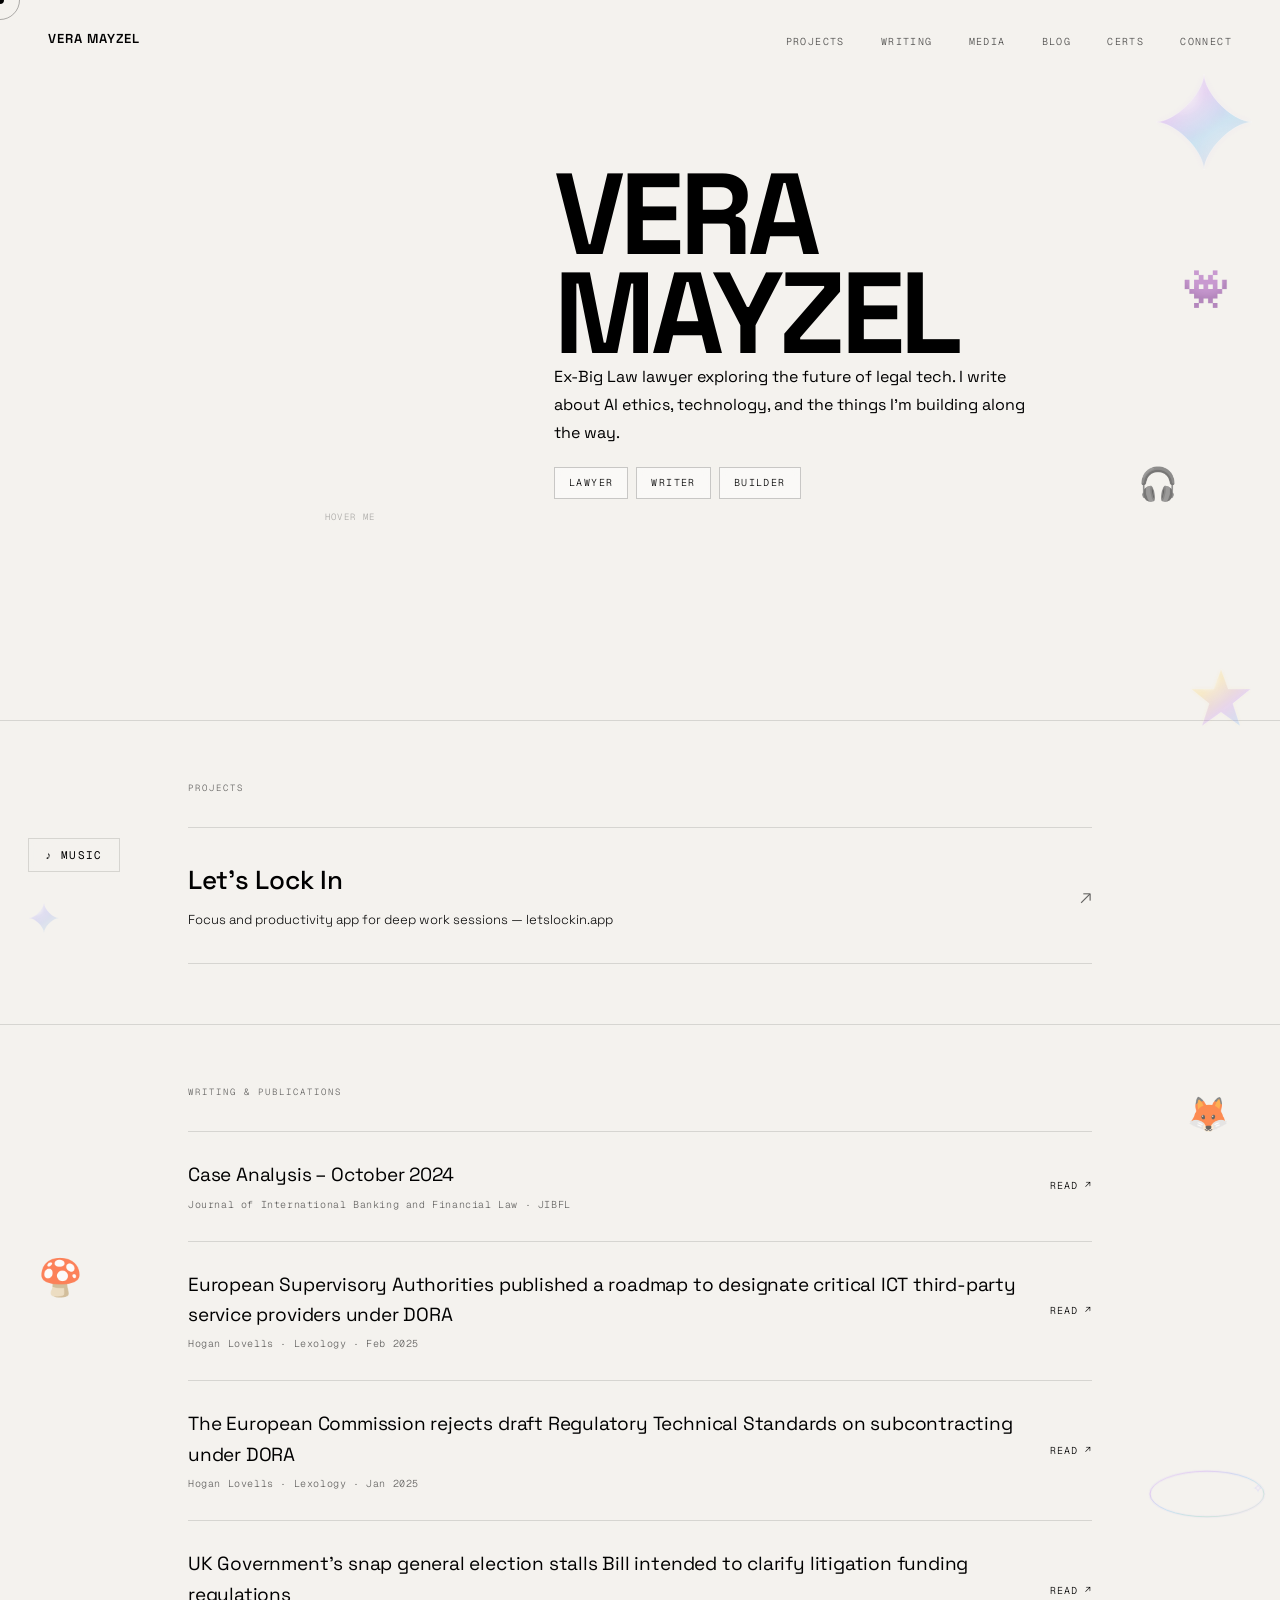
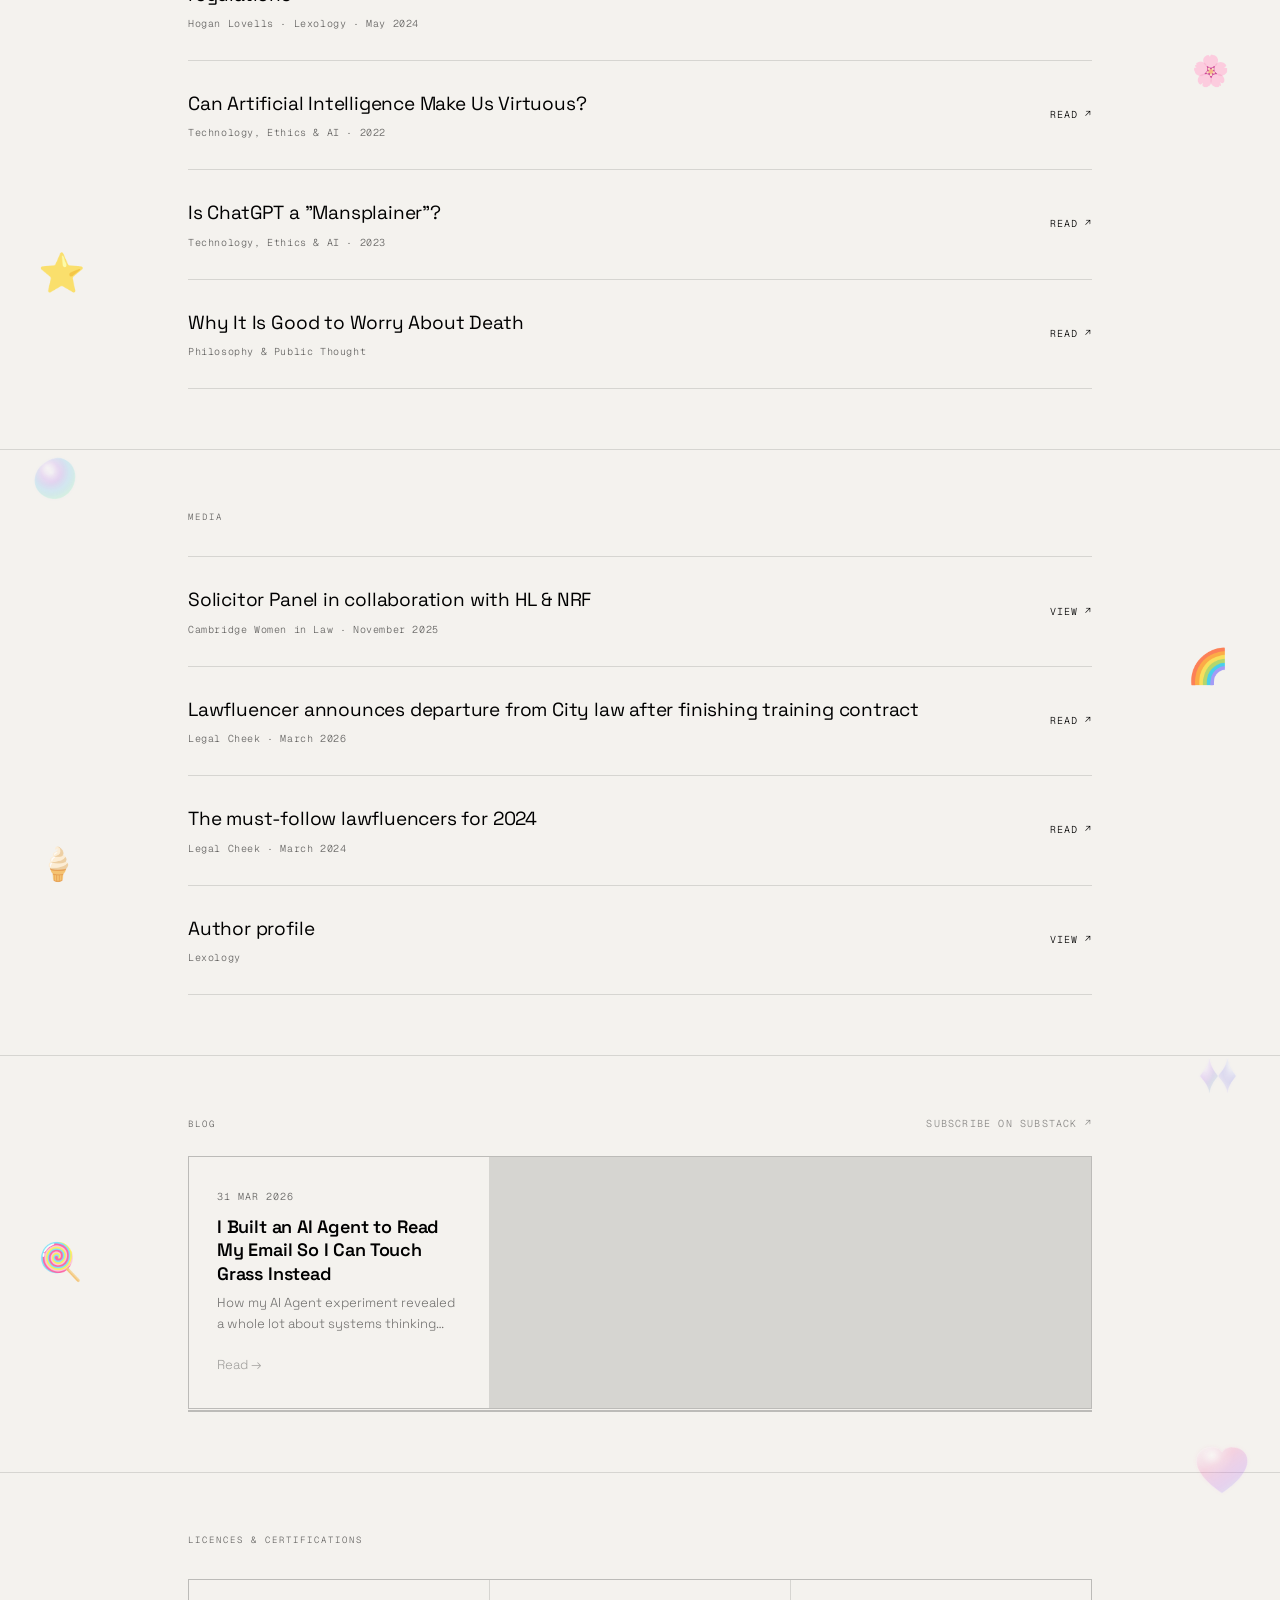
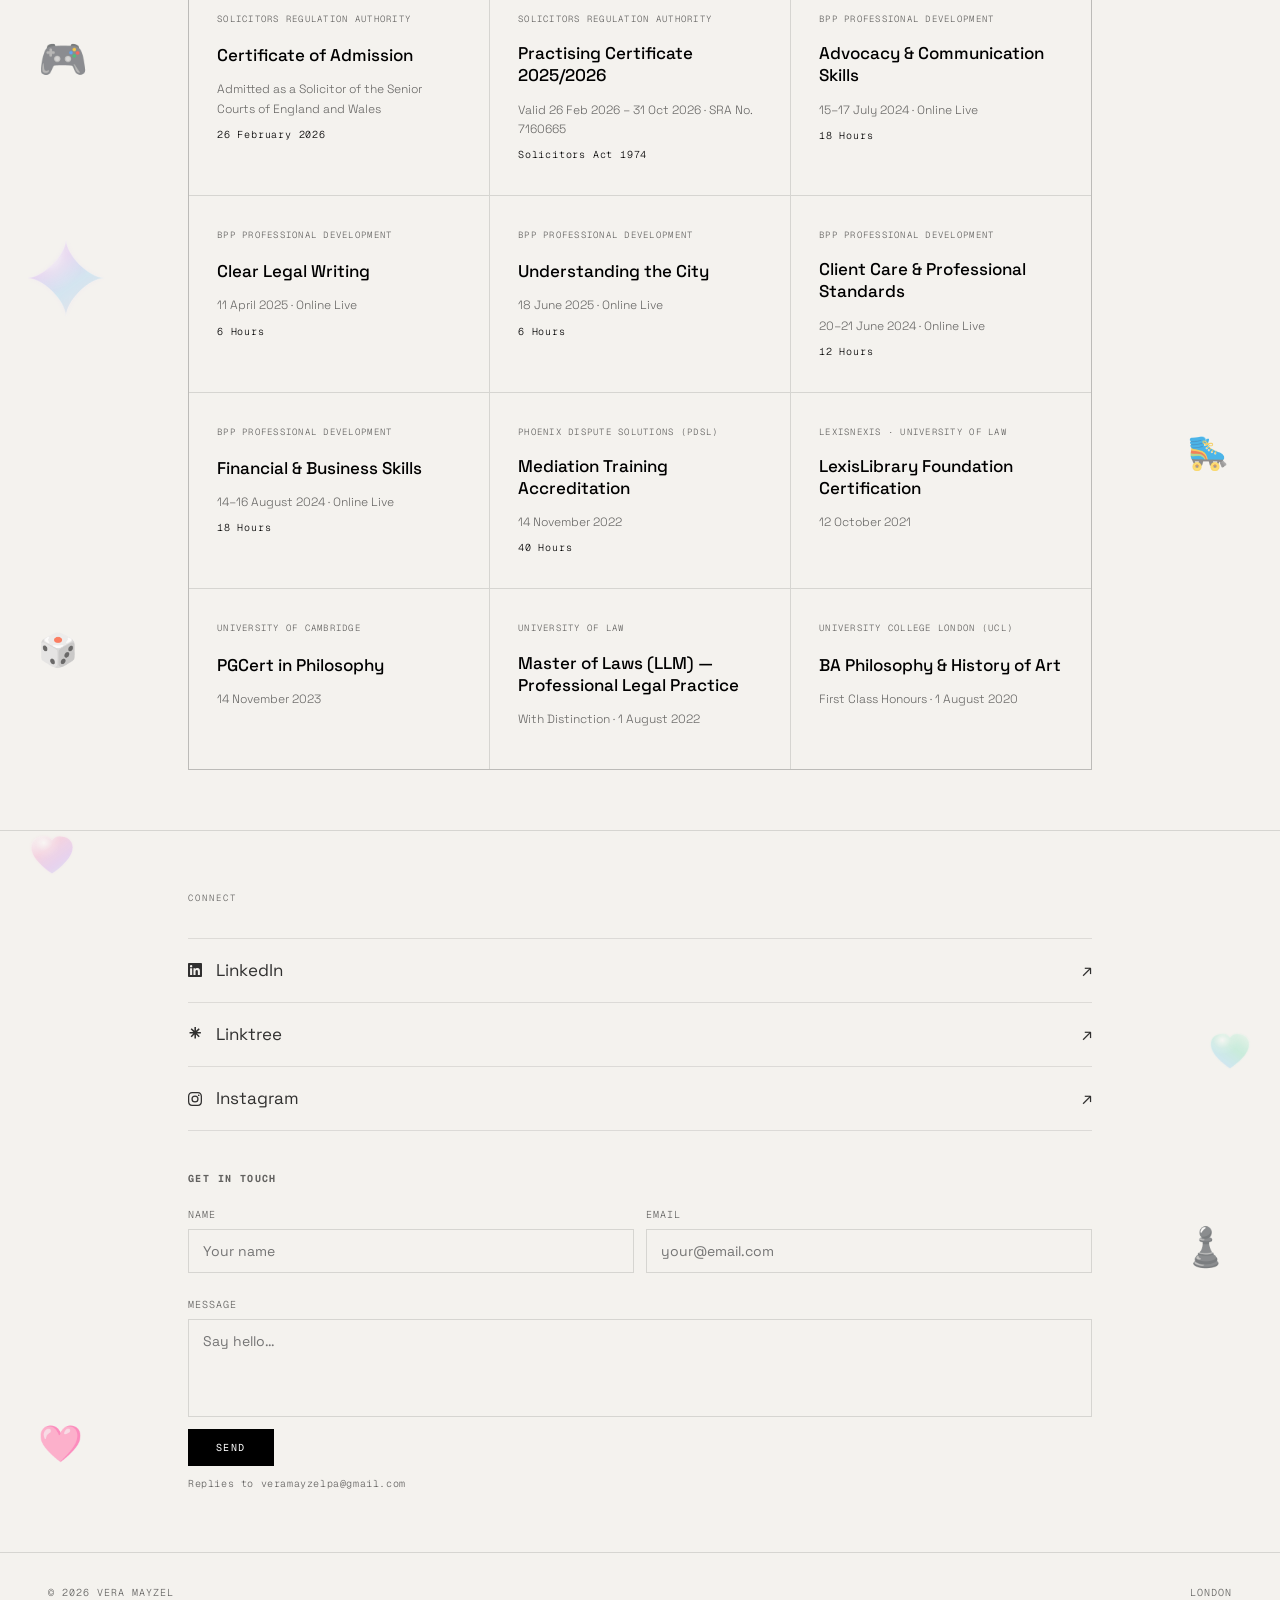
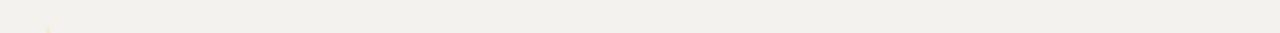
==== commit d7056d95: "Add latest Substack post to blog section Co-Authored-By: Claude Opus 4.6 <noreply@anthropic.com>" ====
--- a/index.html
+++ b/index.html
@@ -978,8 +978,15 @@
           Subscribe on Substack ↗
         </a>
       </div>
-      <div id="substack-posts" class="blog-grid reveal" style="margin-top:24px;">
-        <div style="padding:32px 28px;font-family:'Geist Mono',monospace;font-size:10px;letter-spacing:0.08em;color:rgba(0,0,0,0.35);">Loading posts…</div>
+      <div class="blog-grid reveal" style="margin-top:24px;">
+        <a class="blog-card" href="https://veramayzel.substack.com/p/i-built-an-ai-agent-to-read-my-email" target="_blank" rel="noopener">
+          <div class="blog-card-date">31 Mar 2026</div>
+          <div class="blog-card-title">I Built an AI Agent to Read My Email So I Can Touch Grass Instead</div>
+          <div class="blog-card-excerpt">How my AI Agent experiment revealed a whole lot about systems thinking…</div>
+          <div class="blog-card-arrow">Read →</div>
+        </a>
+      </div>
+      <div id="substack-posts" class="blog-grid reveal" style="margin-top:1px;">
       </div>
     </div>
   </section>
@@ -1197,11 +1204,9 @@
   fetch(API)
     .then(r => r.json())
     .then(data => {
-      if (!data.items || !data.items.length) {
-        container.innerHTML = '<div style="padding:32px 28px;font-family:\'Geist Mono\',monospace;font-size:10px;letter-spacing:0.08em;color:rgba(0,0,0,0.35);">No posts yet — check back soon.</div>';
-        return;
-      }
-      container.innerHTML = data.items.map(item => {
+      if (!data.items || !data.items.length) return;
+      const STATIC_SLUGS = ['i-built-an-ai-agent-to-read-my-email'];
+      container.innerHTML = data.items.filter(item => !STATIC_SLUGS.some(s => item.link.includes(s))).map(item => {
         const date = new Date(item.pubDate).toLocaleDateString('en-GB', { day:'numeric', month:'short', year:'numeric' });
         const excerpt = item.description.replace(/<[^>]+>/g,'').slice(0, 120).trim() + '…';
         return `<a class="blog-card" href="${item.link}" target="_blank" rel="noopener">
@@ -1212,9 +1217,7 @@
         </a>`;
       }).join('');
     })
-    .catch(() => {
-      container.innerHTML = '<div style="padding:32px 28px;font-family:\'Geist Mono\',monospace;font-size:10px;letter-spacing:0.08em;color:rgba(0,0,0,0.35);">Could not load posts. <a href="https://veramayzel.substack.com" target="_blank" rel="noopener" style="color:#000;">Visit Substack ↗</a></div>';
-    });
+    .catch(() => {});
 })();
 
 // ── Cursor ──
